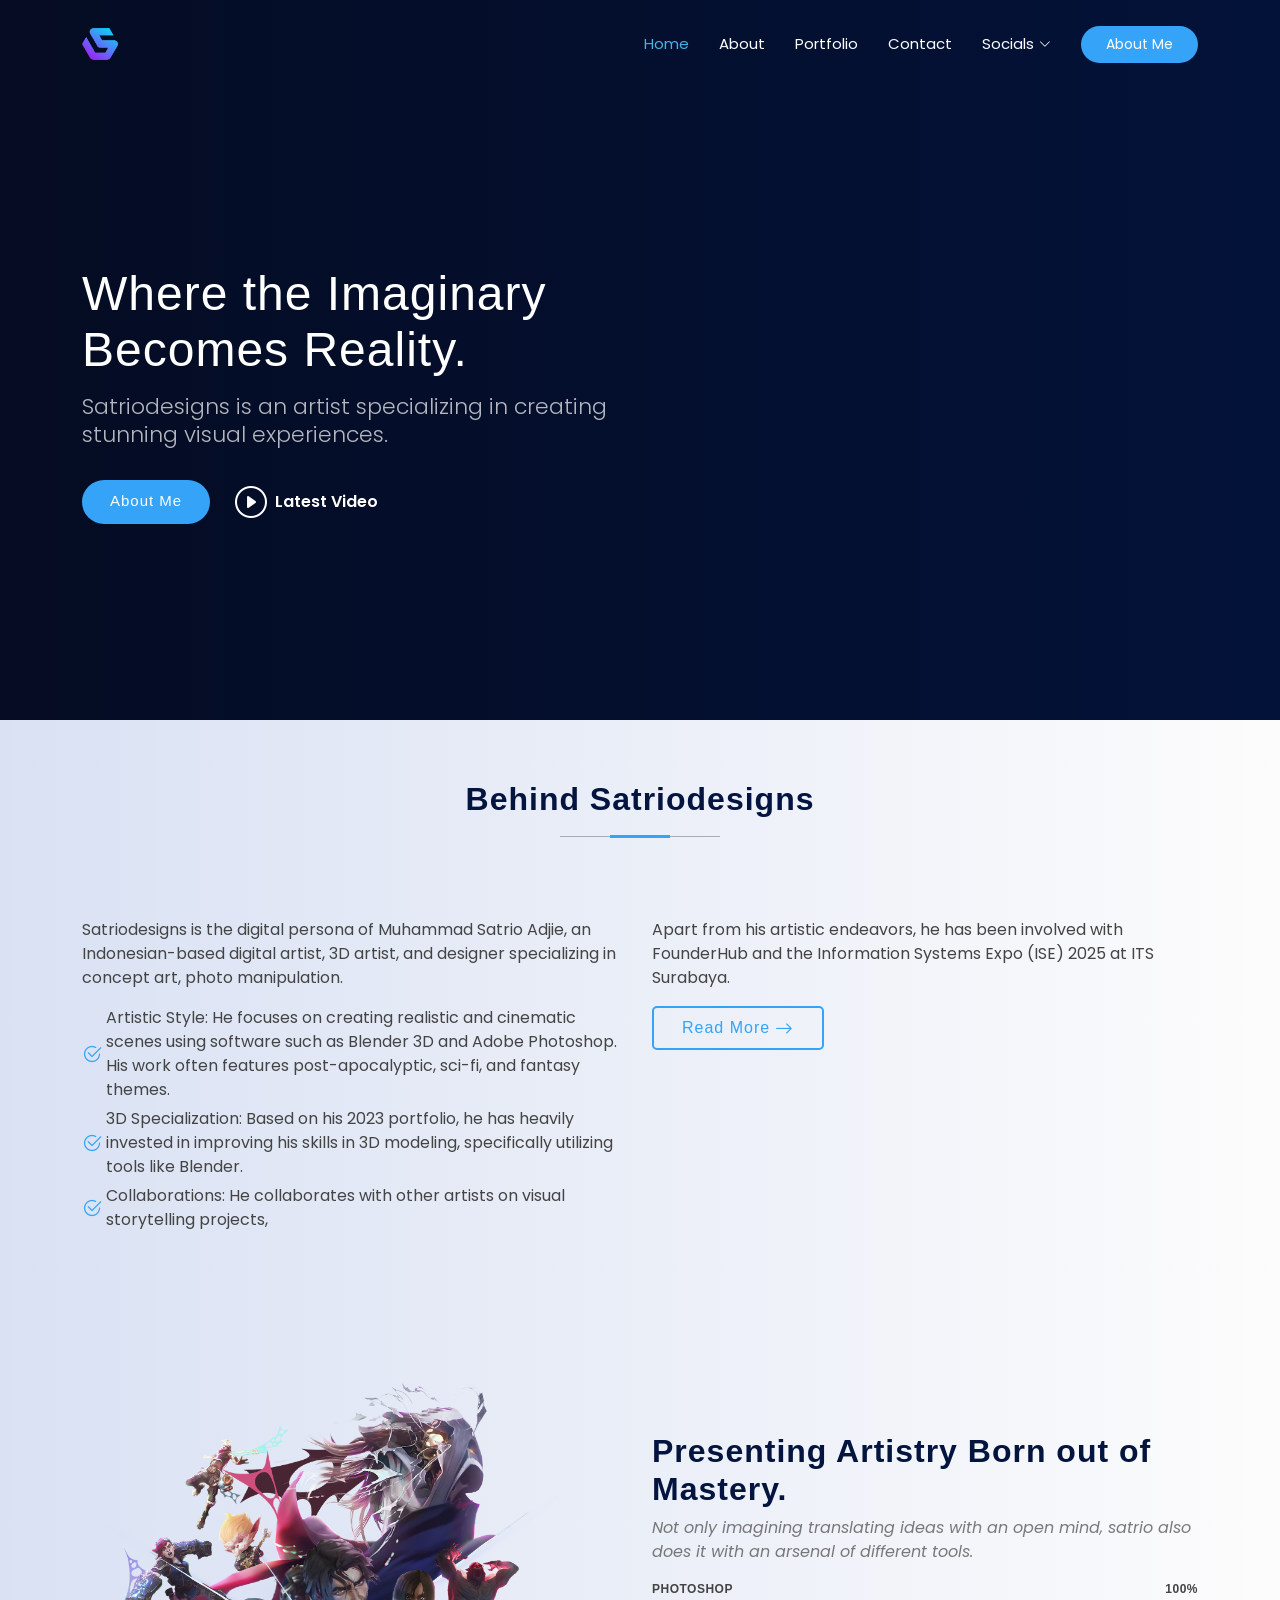
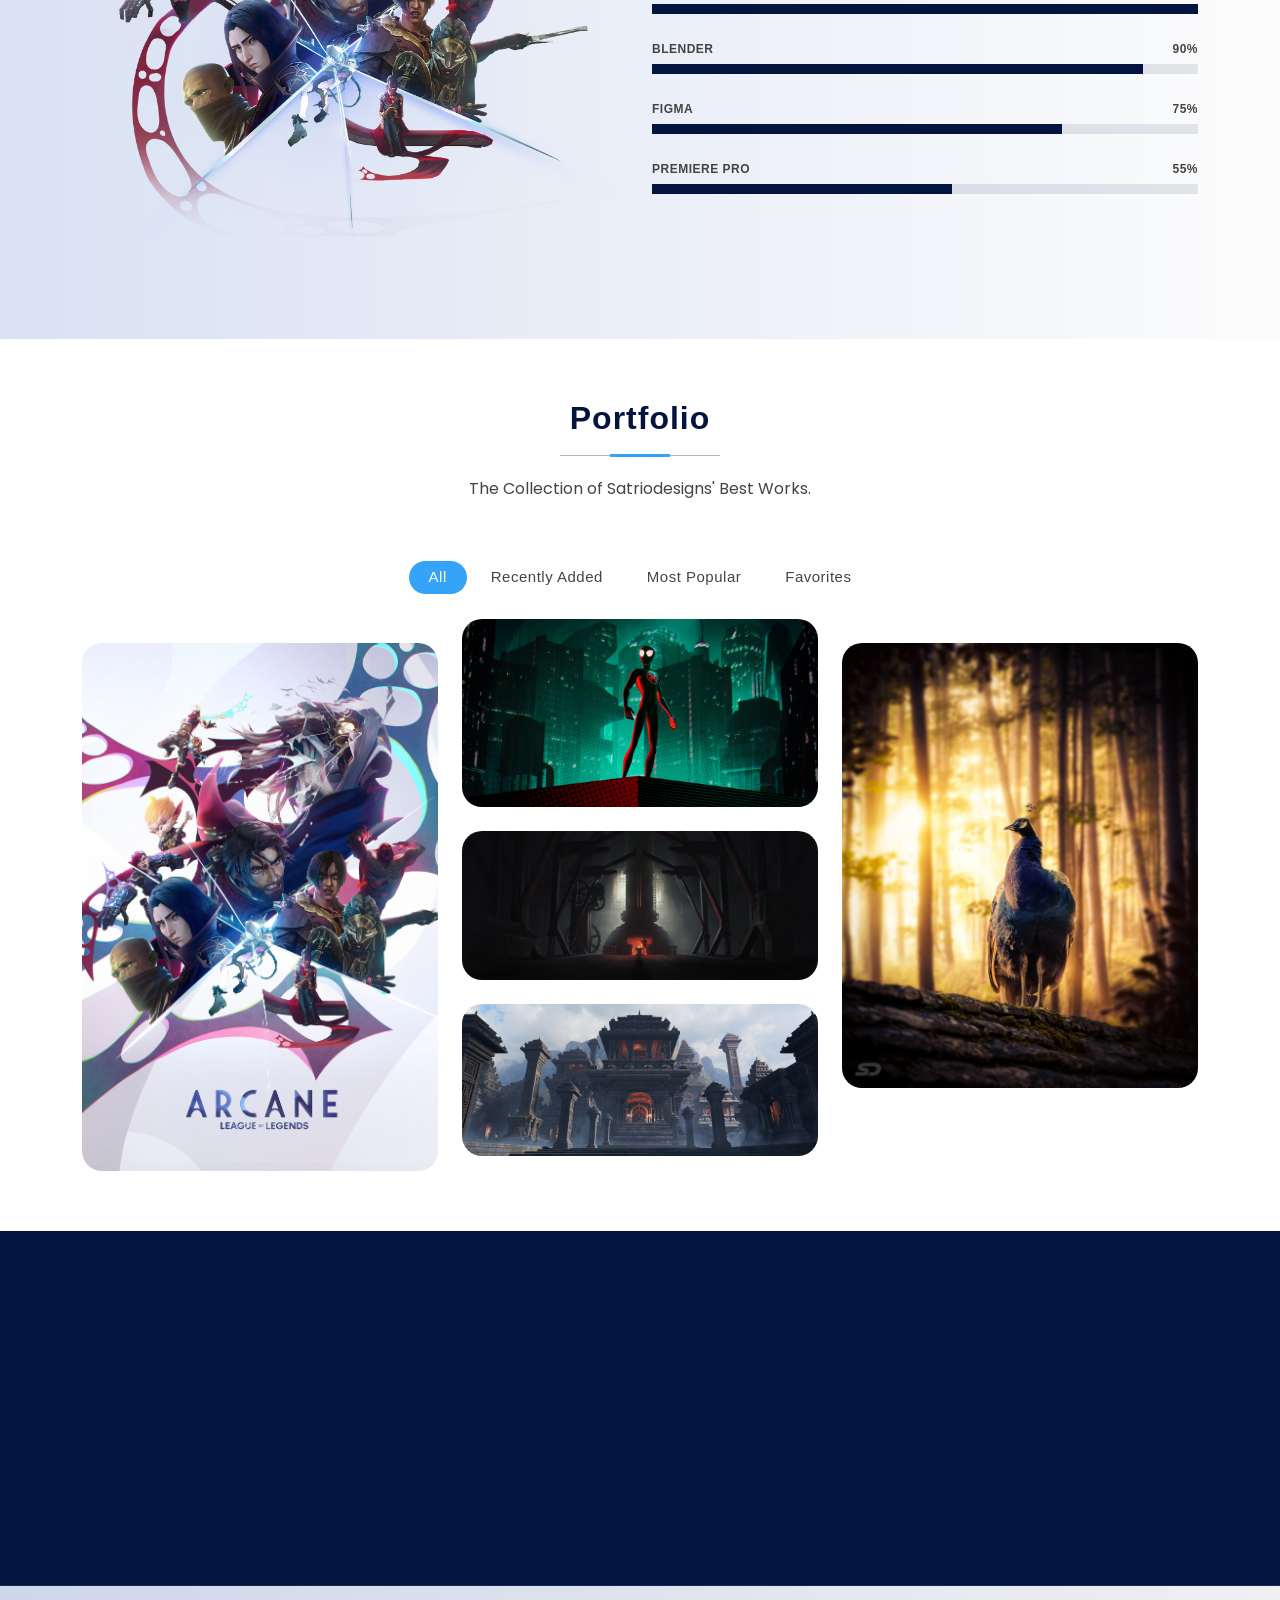
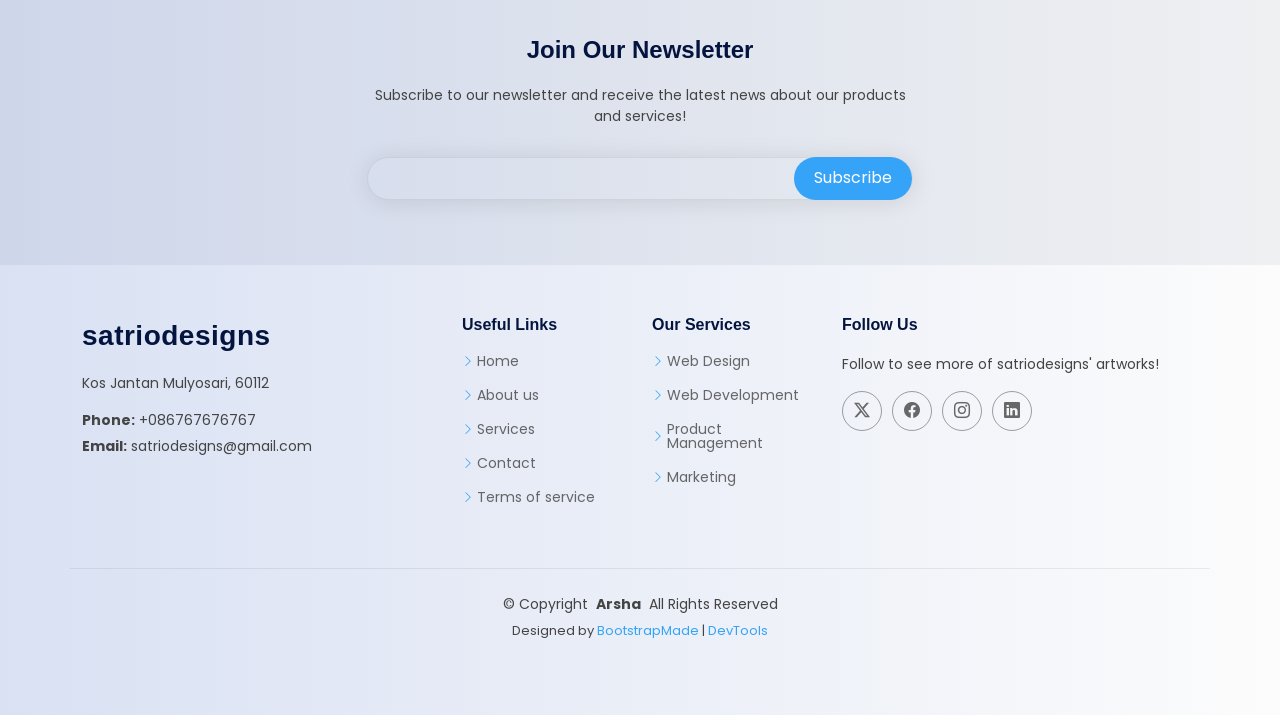
==== tugas_ets.html @ 53739100 "Tugas pra ETS" ====
<!DOCTYPE html>
<html lang="en">

<head>
  <meta charset="utf-8">
  <meta content="width=device-width, initial-scale=1.0" name="viewport">
  <title>Index - Arsha Bootstrap Template</title>
  <meta name="description" content="">
  <meta name="keywords" content="">

  <!-- Favicons -->
  <link href="assets/img/favicon.png" rel="icon">
  <link href="assets/img/apple-touch-icon.png" rel="apple-touch-icon">

  <!-- Fonts -->
  <link href="https://fonts.googleapis.com" rel="preconnect">
  <link href="https://fonts.gstatic.com" rel="preconnect" crossorigin>
  <link href="https://fonts.googleapis.com/css2?family=Open+Sans:ital,wght@0,300;0,400;0,500;0,600;0,700;0,800;1,300;1,400;1,500;1,600;1,700;1,800&family=Poppins:ital,wght@0,100;0,200;0,300;0,400;0,500;0,600;0,700;0,800;0,900;1,100;1,200;1,300;1,400;1,500;1,600;1,700;1,800;1,900&family=Jost:ital,wght@0,100;0,200;0,300;0,400;0,500;0,600;0,700;0,800;0,900;1,100;1,200;1,300;1,400;1,500;1,600;1,700;1,800;1,900&display=swap" rel="stylesheet">

  <!-- Vendor CSS Files -->
  <link href="assets/vendor/bootstrap/css/bootstrap.min.css" rel="stylesheet">
  <link href="assets/vendor/bootstrap-icons/bootstrap-icons.css" rel="stylesheet">
  <link href="assets/vendor/aos/aos.css" rel="stylesheet">
  <link href="assets/vendor/glightbox/css/glightbox.min.css" rel="stylesheet">
  <link href="assets/vendor/swiper/swiper-bundle.min.css" rel="stylesheet">

  <!-- Main CSS File -->
  <link href="assets/css/main.css" rel="stylesheet">

  <!-- =======================================================
  * Template Name: Arsha
  * Template URL: https://bootstrapmade.com/arsha-free-bootstrap-html-template-corporate/
  * Updated: Feb 22 2025 with Bootstrap v5.3.3
  * Author: BootstrapMade.com
  * License: https://bootstrapmade.com/license/
  ======================================================== -->
</head>

<body class="index-page">

  <header id="header" class="header d-flex align-items-center fixed-top">
    <div class="container-fluid container-xl position-relative d-flex align-items-center">

      <a href="index.html" class="logo d-flex align-items-center me-auto">
        <!-- Uncomment the line below if you also wish to use an image logo -->
        <img src="assets/img/Icon.png" alt="Satriodesigns">
      </a>

      <nav id="navmenu" class="navmenu">
        <ul>
          <li><a href="#hero" class="active">Home</a></li>
          <li><a href="#about">About</a></li>
          <li><a href="#portfolio">Portfolio</a></li>
          <li><a href="#call-to-action">Contact</a></li>
          <li class="dropdown"><a href="#"><span>Socials</span> <i class="bi bi-chevron-down toggle-dropdown"></i></a>
            <ul>
              <li><a href="https://www.instagram.com/satriodesigns/">Instagram</a></li>
              <li><a href="https://www.youtube.com/@satriodesigns">YouTube</a></li>
              <li><a href="https://www.behance.net/thesatriodesigns">Behance</a></li>
              <li><a href="https://www.artstation.com/satriodesigns">Artstation</a></li>
              <li><a href="https://twitter.com/satriodesigns">X</a></li>
            </ul>
          </li>
        </ul>
        <i class="mobile-nav-toggle d-xl-none bi bi-list"></i>
      </nav>

      <a class="btn-getstarted" href="#about">About Me</a>

    </div>
  </header>

  <main class="main">

    <!-- Hero Section -->
    <section id="hero" class="hero section dark-background"
    style="background-image: linear-gradient(to right,rgba(5, 10, 28, 0.8), rgba(0, 0, 0, 0.1)), url('assets/img/The\ Gateway.jpg'); background-size: cover; background-position: center;">

      <div class="container">
        <div class="row gy-4">
          <div class="col-lg-6 order-2 order-lg-1 d-flex flex-column justify-content-center" data-aos="zoom-out">
            <h1>Where the Imaginary Becomes Reality.</h1>
            <p>Satriodesigns is an artist specializing in creating stunning visual experiences.</p>
            <div class="d-flex">
              <a href="#about" class="btn-get-started">About Me</a>
              <a href="https://www.youtube.com/watch?v=t2wHGkGm8po" class="glightbox btn-watch-video d-flex align-items-center"><i class="bi bi-play-circle"></i><span>Latest Video</span></a>
            </div>
          </div>
        </div>
      </div>

    </section><!-- /Hero Section -->

    <!-- About Section -->
    <section id="about" class="about section" style = "background: linear-gradient(to right, #D9E1F3, #FCFCFC)">

      <!-- Section Title -->
      <div class="container section-title" data-aos="fade-up">
        <h2>Behind Satriodesigns</h2>
      </div><!-- End Section Title -->

      <div class="container">

        <div class="row gy-4">

          <div class="col-lg-6 content" data-aos="fade-up" data-aos-delay="100">
            <p>
              Satriodesigns is the digital persona of Muhammad Satrio Adjie, an Indonesian-based digital artist, 3D artist, and designer specializing in concept art, photo manipulation.
            </p>
            <ul>
              <li><i class="bi bi-check2-circle"></i> <span>Artistic Style: He focuses on creating realistic and cinematic scenes using software such as Blender 3D and Adobe Photoshop. His work often features post-apocalyptic, sci-fi, and fantasy themes.</span></li>
              <li><i class="bi bi-check2-circle"></i> <span>3D Specialization: Based on his 2023 portfolio, he has heavily invested in improving his skills in 3D modeling, specifically utilizing tools like Blender.</span></li>
              <li><i class="bi bi-check2-circle"></i> <span>Collaborations: He collaborates with other artists on visual storytelling projects,</span></li>
            </ul>
          </div>

          <div class="col-lg-6" data-aos="fade-up" data-aos-delay="200">
            <p>Apart from his artistic endeavors, he has been involved with FounderHub and the Information Systems Expo (ISE) 2025 at ITS Surabaya.</p>
            <a href="#" class="read-more"><span>Read More</span><i class="bi bi-arrow-right"></i></a>
          </div>

        </div>

      </div>

    </section><!-- /About Section -->

    <!-- Skills Section -->
    <section id="skills" class="skills section" style = "background: linear-gradient(to right, #D9E1F3, #FCFCFC)">

      <div class="container" data-aos="fade-up" data-aos-delay="100">

        <div class="row align-items-center">

          <div class="col-lg-6 d-flex align-items-center">
            <img src="assets/img/Project ArcaneComp2.png" class="img-fluid" alt="">
          </div>

          <div class="col-lg-6 pt-4 pt-lg-0 content">

            <h3>Presenting Artistry Born out of Mastery.</h3>
            <p class="fst-italic">
              Not only imagining translating ideas with an open mind, satrio also does it with an arsenal of different tools.
            </p>

            <div class="skills-content skills-animation">

              <div class="progress">
                <span class="skill"><span>Photoshop</span> <i class="val">100%</i></span>
                <div class="progress-bar-wrap">
                  <div class="progress-bar" role="progressbar" aria-valuenow="100" aria-valuemin="0" aria-valuemax="100"></div>
                </div>
              </div><!-- End Skills Item -->

              <div class="progress">
                <span class="skill"><span>Blender</span> <i class="val">90%</i></span>
                <div class="progress-bar-wrap">
                  <div class="progress-bar" role="progressbar" aria-valuenow="90" aria-valuemin="0" aria-valuemax="100"></div>
                </div>
              </div><!-- End Skills Item -->

              <div class="progress">
                <span class="skill"><span>Figma</span> <i class="val">75%</i></span>
                <div class="progress-bar-wrap">
                  <div class="progress-bar" role="progressbar" aria-valuenow="75" aria-valuemin="0" aria-valuemax="100"></div>
                </div>
              </div><!-- End Skills Item -->

              <div class="progress">
                <span class="skill"><span>Premiere Pro</span> <i class="val">55%</i></span>
                <div class="progress-bar-wrap">
                  <div class="progress-bar" role="progressbar" aria-valuenow="55" aria-valuemin="0" aria-valuemax="100"></div>
                </div>
              </div><!-- End Skills Item -->

            </div>

          </div>
        </div>

      </div>

    </section><!-- /Skills Section -->

    <!-- Portfolio Section -->
    <section id="portfolio" class="portfolio section">

      <!-- Section Title -->
      <div class="container section-title" data-aos="fade-up">
        <h2>Portfolio</h2>
        <p>The Collection of Satriodesigns' Best Works.</p>
      </div><!-- End Section Title -->

      <div class="container">

        <div class="isotope-layout" data-default-filter="*" data-layout="masonry" data-sort="original-order">

          <ul class="portfolio-filters isotope-filters" data-aos="fade-up" data-aos-delay="100">
            <li data-filter="*" class="filter-active">All</li>
            <li data-filter=".filter-app">Recently Added</li>
            <li data-filter=".filter-product">Most Popular</li>
            <li data-filter=".filter-branding">Favorites</li>
          </ul><!-- End Portfolio Filters -->

          <div class="row gy-4 isotope-container" data-aos="fade-up" data-aos-delay="200">

            <div class="col-lg-4 col-md-6 portfolio-item isotope-item filter-app">
              <img src="assets/img/portfolio/Cityscape.jpg" class="img-fluid" alt="">
              <div class="portfolio-info">
                <h4>The Cityscape</h4>
                <a href="assets/img/portfolio/Cityscape.jpg" title="The Cityscape" data-gallery="portfolio-gallery-app" class="glightbox preview-link"><i class="bi bi-zoom-in"></i></a>
                <a href="https://www.instagram.com/p/Cs8ssTOprrb/" title="More Details" class="details-link"><i class="bi bi-link-45deg"></i></a>
              </div>
            </div><!-- End Portfolio Item -->

            <div class="col-lg-4 col-md-6 portfolio-item isotope-item filter-product">
              <img src="assets/img/portfolio/Earth-42.jpg" class="img-fluid" alt="">
              <div class="portfolio-info">
                <h4>Earth-42</h4>
                <a href="assets/img/portfolio/Earth-42.jpg" title="Earth-42" data-gallery="portfolio-gallery-product" class="glightbox preview-link"><i class="bi bi-zoom-in"></i></a>
                <a href="https://www.instagram.com/p/CtWMkBxpnyO/?img_index=1" title="More Details" class="details-link"><i class="bi bi-link-45deg"></i></a>
              </div>
            </div><!-- End Portfolio Item -->

            <div class="col-lg-4 col-md-6 portfolio-item isotope-item filter-branding">
              <img src="assets/img/portfolio/Greek Projekt.jpg" class="img-fluid" alt="">
              <div class="portfolio-info">
                <h4>Greek Project</h4>
                <a href="assets/img/portfolio/Greek Projekt.jpg" title="Greek Project" data-gallery="portfolio-gallery-branding" class="glightbox preview-link"><i class="bi bi-zoom-in"></i></a>
                <a href="https://www.instagram.com/p/CqSm1Map2I_/?img_index=1" title="More Details" class="details-link"><i class="bi bi-link-45deg"></i></a>
              </div>
            </div><!-- End Portfolio Item -->

            <div class="col-lg-4 col-md-6 portfolio-item isotope-item filter-app">
              <img src="assets/img/portfolio/Project Arcane Portrait.jpg" class="img-fluid" alt="">
              <div class="portfolio-info">
                <h4>Project Arcane</h4>
                <a href="assets/img/portfolio/Project Arcane Portrait.jpg" title="Project Arcane" data-gallery="portfolio-gallery-app" class="glightbox preview-link"><i class="bi bi-zoom-in"></i></a>
                <a href="https://www.instagram.com/p/DFFk8fRyo6l/?img_index=1" title="More Details" class="details-link"><i class="bi bi-link-45deg"></i></a>
              </div>
            </div><!-- End Portfolio Item -->

            <div class="col-lg-4 col-md-6 portfolio-item isotope-item filter-product">
              <img src="assets/img/portfolio/Resting In The Woods.jpg" class="img-fluid" alt="">
              <div class="portfolio-info">
                <h4>Resting In The Woods</h4>
                <a href="assets/img/portfolio/Resting In The Woods.jpg" title="Resting In The Woods" data-gallery="portfolio-gallery-product" class="glightbox preview-link"><i class="bi bi-zoom-in"></i></a>
                <a href="https://www.instagram.com/p/CNbUsMxFtp6/?img_index=1" title="More Details" class="details-link"><i class="bi bi-link-45deg"></i></a>
              </div>
            </div><!-- End Portfolio Item -->

            <div class="col-lg-4 col-md-6 portfolio-item isotope-item filter-branding">
              <img src="assets/img/portfolio/Talis' Factory.jpg" class="img-fluid" alt="">
              <div class="portfolio-info">
                <h4>Talis' Factory</h4>
                <p>Lorem ipsum, dolor sit</p>
                <a href="assets/img/portfolio/Talis' Factory.jpg" title="Talis' Factory" data-gallery="portfolio-gallery-branding" class="glightbox preview-link"><i class="bi bi-zoom-in"></i></a>
                <a href="https://www.instagram.com/p/C4nTmndpJen/?img_index=1" title="More Details" class="details-link"><i class="bi bi-link-45deg"></i></a>
              </div>
            </div><!-- End Portfolio Item -->

            <div class="col-lg-4 col-md-6 portfolio-item isotope-item filter-app">
              <img src="assets/img/portfolio/The Golden Era.jpg" class="img-fluid" alt="">
              <div class="portfolio-info">
                <h4>The Golden Era</h4>
                <p>Lorem ipsum, dolor sit</p>
                <a href="assets/img/portfolio/The Golden Era.jpg" title="The Golden Era" data-gallery="portfolio-gallery-app" class="glightbox preview-link"><i class="bi bi-zoom-in"></i></a>
                <a href="https://www.instagram.com/p/CwKruH_JVKS/?img_index=1" title="More Details" class="details-link"><i class="bi bi-link-45deg"></i></a>
              </div>
            </div><!-- End Portfolio Item -->

            <div class="col-lg-4 col-md-6 portfolio-item isotope-item filter-product">
              <img src="assets/img/portfolio/The Hideout.jpg" class="img-fluid" alt="">
              <div class="portfolio-info">
                <h4>The Hideout</h4>
                <p>Lorem ipsum, dolor sit</p>
                <a href="assets/img/portfolio/The Hideout.jpg" title="The Hideout" data-gallery="portfolio-gallery-product" class="glightbox preview-link"><i class="bi bi-zoom-in"></i></a>
                <a href="https://www.instagram.com/p/CUaEOlDpZyy/" title="More Details" class="details-link"><i class="bi bi-link-45deg"></i></a>
              </div>
            </div><!-- End Portfolio Item -->

            <div class="col-lg-4 col-md-6 portfolio-item isotope-item filter-branding">
              <img src="assets/img/portfolio/Underneath The Lights Vol.2.jpg" class="img-fluid" alt="">
              <div class="portfolio-info">
                <h4>Underneath The Lights Vol.2</h4>
                <p>Lorem ipsum, dolor sit</p>
                <a href="assets/img/portfolio/Underneath The Lights Vol.2.jpg" title="Underneath The Lights Vol.2" data-gallery="portfolio-gallery-branding" class="glightbox preview-link"><i class="bi bi-zoom-in"></i></a>
                <a href="https://www.instagram.com/p/C1HOo8XJwf-/?img_index=1" title="More Details" class="details-link"><i class="bi bi-link-45deg"></i></a>
              </div>
            </div><!-- End Portfolio Item -->

          </div><!-- End Portfolio Container -->

        </div>

      </div>

    </section><!-- /Portfolio Section -->

    <!-- Call To Action Section -->
    <section id="call-to-action" class="call-to-action section dark-background">

      <img src="assets/img/The Golden Era.jpg" alt="">

      <div class="container">

        <div class="row" data-aos="zoom-in" data-aos-delay="100">
          <div class="col-xl-9 text-center text-xl-start">
            <h3>Lets Establish your Brand's Potential through Immersive Visual.</h3>
            <p>Describe your needs, and we'll help you bring them to life.</p>
          </div>
          <div class="col-xl-3 cta-btn-container text-center">
            <a class="cta-btn align-middle" href="#">Contact Now</a>
          </div>
        </div>

      </div>

    </section><!-- /Call To Action Section -->

  </main>

  <footer id="footer" class="footer" style = "background: linear-gradient(to right, #D9E1F3, #FCFCFC)">

    <div class="footer-newsletter">
      <div class="container">
        <div class="row justify-content-center text-center">
          <div class="col-lg-6">
            <h4>Join Our Newsletter</h4>
            <p>Subscribe to our newsletter and receive the latest news about our products and services!</p>
            <form action="forms/newsletter.php" method="post" class="php-email-form">
              <div class="newsletter-form"><input type="email" name="email"><input type="submit" value="Subscribe"></div>
              <div class="loading">Loading</div>
              <div class="error-message"></div>
              <div class="sent-message">Your subscription request has been sent. Thank you!</div>
            </form>
          </div>
        </div>
      </div>
    </div>

    <div class="container footer-top">
      <div class="row gy-4">
        <div class="col-lg-4 col-md-6 footer-about">
          <a href="index.html" class="d-flex align-items-center">
            <span class="sitename">satriodesigns</span>
          </a>
          <div class="footer-contact pt-3">
            <p>Kos Jantan Mulyosari, 60112</p>
            <p class="mt-3"><strong>Phone:</strong> <span>+086767676767</span></p>
            <p><strong>Email:</strong> <span>satriodesigns@gmail.com</span></p>
          </div>
        </div>

        <div class="col-lg-2 col-md-3 footer-links">
          <h4>Useful Links</h4>
          <ul>
            <li><i class="bi bi-chevron-right"></i> <a href="#">Home</a></li>
            <li><i class="bi bi-chevron-right"></i> <a href="#">About us</a></li>
            <li><i class="bi bi-chevron-right"></i> <a href="#">Services</a></li>
            <li><i class="bi bi-chevron-right"></i> <a href="#">Contact</a></li>
            <li><i class="bi bi-chevron-right"></i> <a href="#">Terms of service</a></li>
          </ul>
        </div>

        <div class="col-lg-2 col-md-3 footer-links">
          <h4>Our Services</h4>
          <ul>
            <li><i class="bi bi-chevron-right"></i> <a href="#">Web Design</a></li>
            <li><i class="bi bi-chevron-right"></i> <a href="#">Web Development</a></li>
            <li><i class="bi bi-chevron-right"></i> <a href="#">Product Management</a></li>
            <li><i class="bi bi-chevron-right"></i> <a href="#">Marketing</a></li>
          </ul>
        </div>

        <div class="col-lg-4 col-md-12">
          <h4>Follow Us</h4>
          <p>Follow to see more of satriodesigns' artworks!</p>
          <div class="social-links d-flex">
            <a href="https://twitter.com/satriodesigns" target="_blank"><i class="bi bi-twitter-x"></i></a>
            <a href=""><i class="bi bi-facebook"></i></a>
            <a href="instagram.com/satriodesigns"><i class="bi bi-instagram"></i></a>
            <a href="http://linkedin.com/in/satjie"><i class="bi bi-linkedin"></i></a>
          </div>
        </div>

      </div>
    </div>

    <div class="container copyright text-center mt-4">
      <p>© <span>Copyright</span> <strong class="px-1 sitename">Arsha</strong> <span>All Rights Reserved</span></p>
      <div class="credits">
        <!-- All the links in the footer should remain intact. -->
        <!-- You can delete the links only if you've purchased the pro version. -->
        <!-- Licensing information: https://bootstrapmade.com/license/ -->
        <!-- Purchase the pro version with working PHP/AJAX contact form: [buy-url] -->
        Designed by <a href="https://bootstrapmade.com/">BootstrapMade</a> | <a href="https://bootstrapmade.com/tools/">DevTools</a>
      </div>
    </div>

  </footer>

  <!-- Scroll Top -->
  <a href="#" id="scroll-top" class="scroll-top d-flex align-items-center justify-content-center"><i class="bi bi-arrow-up-short"></i></a>

  <!-- Preloader -->
  <div id="preloader"></div>

  <!-- Vendor JS Files -->
  <script src="assets/vendor/bootstrap/js/bootstrap.bundle.min.js"></script>
  <script src="assets/vendor/php-email-form/validate.js"></script>
  <script src="assets/vendor/aos/aos.js"></script>
  <script src="assets/vendor/glightbox/js/glightbox.min.js"></script>
  <script src="assets/vendor/swiper/swiper-bundle.min.js"></script>
  <script src="assets/vendor/waypoints/noframework.waypoints.js"></script>
  <script src="assets/vendor/imagesloaded/imagesloaded.pkgd.min.js"></script>
  <script src="assets/vendor/isotope-layout/isotope.pkgd.min.js"></script>

  <!-- Main JS File -->
  <script src="assets/js/main.js"></script>

</body>

</html>
---- assets/css/main.css ----
/**
* Template Name: Arsha
* Template URL: https://bootstrapmade.com/arsha-free-bootstrap-html-template-corporate/
* Updated: Feb 22 2025 with Bootstrap v5.3.3
* Author: BootstrapMade.com
* License: https://bootstrapmade.com/license/
*/

/*--------------------------------------------------------------
# Font & Color Variables
# Help: https://bootstrapmade.com/color-system/
--------------------------------------------------------------*/
/* Fonts */
:root {
  --default-font: "Poppins",  system-ui, -apple-system, "Segoe UI", Roboto, "Helvetica Neue", Arial, "Noto Sans", "Liberation Sans", sans-serif, "Apple Color Emoji", "Segoe UI Emoji", "Segoe UI Symbol", "Noto Color Emoji";
  --heading-font: "Coolvetica",  sans-serif;
  --nav-font: "Poppins",  sans-serif;
}

/* Global Colors - The following color variables are used throughout the website. Updating them here will change the color scheme of the entire website */
:root { 
  --background-color: linear-gradient(135deg, #FCFCFC 100%, #D9E1F3 100%); /* Background color for the entire website, including individual sections */
  --default-color: #444444; /* Default color used for the majority of the text content across the entire website */
  --heading-color: #03143F; /* Color for headings, subheadings and title throughout the website */
  --accent-color: #35A3F8; /* Accent color that represents your brand on the website. It's used for buttons, links, and other elements that need to stand out */
  --surface-color: #ffffff; /* The surface color is used as a background of boxed elements within sections, such as cards, icon boxes, or other elements that require a visual separation from the global background. */
  --contrast-color: #ffffff; /* Contrast color for text, ensuring readability against backgrounds of accent, heading, or default colors. */
}

/* Nav Menu Colors - The following color variables are used specifically for the navigation menu. They are separate from the global colors to allow for more customization options */
:root {
  --nav-color: #ffffff;  /* The default color of the main navmenu links */
  --nav-hover-color: #47b2e4; /* Applied to main navmenu links when they are hovered over or active */
  --nav-mobile-background-color: #ffffff; /* Used as the background color for mobile navigation menu */
  --nav-dropdown-background-color: #ffffff; /* Used as the background color for dropdown items that appear when hovering over primary navigation items */
  --nav-dropdown-color: #444444; /* Used for navigation links of the dropdown items in the navigation menu. */
  --nav-dropdown-hover-color: #47b2e4; /* Similar to --nav-hover-color, this color is applied to dropdown navigation links when they are hovered over. */
}

/* Color Presets - These classes override global colors when applied to any section or element, providing reuse of the sam color scheme. */

.light-background {
  --background-color: #f5f6f8;
  --surface-color: #ffffff;
}

.dark-background {
  --background-color: #03143F;
  --default-color: #ffffff;
  --heading-color: #ffffff;
  --surface-color: #4668a2;
  --contrast-color: #ffffff;
}

/* Smooth scroll */
:root {
  scroll-behavior: smooth;
}

/*--------------------------------------------------------------
# General Styling & Shared Classes
--------------------------------------------------------------*/
body {
  color: var(--default-color);
  background-color: var(--background-color);
  font-family: var(--default-font);
}

a {
  color: var(--accent-color);
  text-decoration: none;
  transition: 0.3s;
}

a:hover {
  color: color-mix(in srgb, var(--accent-color), transparent 25%);
  text-decoration: none;
}

h1,
h2,
h3,
h4,
h5,
h6 {
  color: var(--heading-color);
  font-family: var(--heading-font);
}

/* PHP Email Form Messages
------------------------------*/
.php-email-form .error-message {
  display: none;
  background: #df1529;
  color: #ffffff;
  text-align: left;
  padding: 15px;
  margin-bottom: 24px;
  font-weight: 600;
}

.php-email-form .sent-message {
  display: none;
  color: #ffffff;
  background: #059652;
  text-align: center;
  padding: 15px;
  margin-bottom: 24px;
  font-weight: 600;
}

.php-email-form .loading {
  display: none;
  background: var(--surface-color);
  text-align: center;
  padding: 15px;
  margin-bottom: 24px;
}

.php-email-form .loading:before {
  content: "";
  display: inline-block;
  border-radius: 50%;
  width: 24px;
  height: 24px;
  margin: 0 10px -6px 0;
  border: 3px solid var(--accent-color);
  border-top-color: var(--surface-color);
  animation: php-email-form-loading 1s linear infinite;
}

@keyframes php-email-form-loading {
  0% {
    transform: rotate(0deg);
  }

  100% {
    transform: rotate(360deg);
  }
}

/*--------------------------------------------------------------
# Global Header
--------------------------------------------------------------*/
.header {
  --background-color: #09163F;
  --heading-color: #FDFEFE;
  color: var(--default-color);
  background-color: var(--background-color);
  padding: 15px 0;
  transition: all 0.5s;
  z-index: 997;
}

.header .logo {
  line-height: 1;
}

.header .logo img {
  max-height: 36px;
  margin-right: 8px;
}

.header .logo h1 {
  font-size: 30px;
  margin: 0;
  font-weight: 500;
  color: var(--heading-color);
  letter-spacing: 2px;
  text-transform: uppercase;
}

.header .btn-getstarted,
.header .btn-getstarted:focus {
  color: var(--contrast-color);
  background: var(--accent-color);
  font-size: 14px;
  padding: 8px 25px;
  margin: 0 0 0 30px;
  border-radius: 50px;
  transition: 0.3s;
}

.header .btn-getstarted:hover,
.header .btn-getstarted:focus:hover {
  color: var(--contrast-color);
  background: color-mix(in srgb, var(--accent-color), transparent 15%);
}

@media (max-width: 1200px) {
  .header .logo {
    order: 1;
  }

  .header .btn-getstarted {
    order: 2;
    margin: 0 15px 0 0;
    padding: 6px 15px;
  }

  .header .navmenu {
    order: 3;
  }
}

/* Index Page Header
------------------------------*/
.index-page .header {
  --background-color: rgba(255, 255, 255, 0);
  --heading-color: #FDFEFE;
  --nav-color: #FDFEFE;
}

/* Index Page Header on Scroll
------------------------------*/
.index-page.scrolled .header {
  --background-color: rgba(40, 58, 90, 0.9);
}

/*--------------------------------------------------------------
# Navigation Menu
--------------------------------------------------------------*/
/* Desktop Navigation */
@media (min-width: 1200px) {
  .navmenu {
    padding: 0;
  }

  .navmenu ul {
    margin: 0;
    padding: 0;
    display: flex;
    list-style: none;
    align-items: center;
  }

  .navmenu li {
    position: relative;
  }

  .navmenu a,
  .navmenu a:focus {
    color: var(--nav-color);
    padding: 18px 15px;
    font-size: 15px;
    font-family: var(--nav-font);
    font-weight: 400;
    display: flex;
    align-items: center;
    justify-content: space-between;
    white-space: nowrap;
    transition: 0.3s;
  }

  .navmenu a i,
  .navmenu a:focus i {
    font-size: 12px;
    line-height: 0;
    margin-left: 5px;
    transition: 0.3s;
  }

  .navmenu li:last-child a {
    padding-right: 0;
  }

  .navmenu li:hover>a,
  .navmenu .active,
  .navmenu .active:focus {
    color: var(--nav-hover-color);
  }

  .navmenu .dropdown ul {
    margin: 0;
    padding: 10px 0;
    background: var(--nav-dropdown-background-color);
    display: block;
    position: absolute;
    visibility: hidden;
    left: 14px;
    top: 130%;
    opacity: 0;
    transition: 0.3s;
    border-radius: 4px;
    z-index: 99;
    box-shadow: 0px 0px 30px rgba(0, 0, 0, 0.1);
  }

  .navmenu .dropdown ul li {
    min-width: 200px;
  }

  .navmenu .dropdown ul a {
    padding: 10px 20px;
    font-size: 15px;
    text-transform: none;
    color: var(--nav-dropdown-color);
  }

  .navmenu .dropdown ul a i {
    font-size: 12px;
  }

  .navmenu .dropdown ul a:hover,
  .navmenu .dropdown ul .active:hover,
  .navmenu .dropdown ul li:hover>a {
    color: var(--nav-dropdown-hover-color);
  }

  .navmenu .dropdown:hover>ul {
    opacity: 1;
    top: 100%;
    visibility: visible;
  }

  .navmenu .dropdown .dropdown ul {
    top: 0;
    left: -90%;
    visibility: hidden;
  }

  .navmenu .dropdown .dropdown:hover>ul {
    opacity: 1;
    top: 0;
    left: -100%;
    visibility: visible;
  }

  .navmenu .megamenu {
    position: static;
  }

  .navmenu .megamenu ul {
    margin: 0;
    padding: 10px;
    background: var(--nav-dropdown-background-color);
    box-shadow: 0px 0px 20px rgba(0, 0, 0, 0.1);
    position: absolute;
    top: 130%;
    left: 0;
    right: 0;
    visibility: hidden;
    opacity: 0;
    display: flex;
    transition: 0.3s;
    border-radius: 4px;
    z-index: 99;
  }

  .navmenu .megamenu ul li {
    flex: 1;
  }

  .navmenu .megamenu ul li a,
  .navmenu .megamenu ul li:hover>a {
    padding: 10px 20px;
    font-size: 15px;
    color: var(--nav-dropdown-color);
  }

  .navmenu .megamenu ul li a:hover,
  .navmenu .megamenu ul li .active,
  .navmenu .megamenu ul li .active:hover {
    color: var(--nav-dropdown-hover-color);
  }

  .navmenu .megamenu:hover>ul {
    opacity: 1;
    top: 100%;
    visibility: visible;
  }

  .navmenu .dd-box-shadow {
    box-shadow: 0px 0px 30px rgba(0, 0, 0, 0.1);
  }
}

/* Mobile Navigation */
@media (max-width: 1199px) {
  .mobile-nav-toggle {
    color: var(--nav-color);
    font-size: 28px;
    line-height: 0;
    margin-right: 10px;
    cursor: pointer;
    transition: color 0.3s;
  }

  .navmenu {
    padding: 0;
    z-index: 9997;
  }

  .navmenu ul {
    display: none;
    list-style: none;
    position: absolute;
    inset: 60px 20px 20px 20px;
    padding: 10px 0;
    margin: 0;
    border-radius: 6px;
    background-color: var(--nav-mobile-background-color);
    overflow-y: auto;
    transition: 0.3s;
    z-index: 9998;
    box-shadow: 0px 0px 30px rgba(0, 0, 0, 0.1);
  }

  .navmenu a,
  .navmenu a:focus {
    color: var(--nav-dropdown-color);
    padding: 10px 20px;
    font-family: var(--nav-font);
    font-size: 17px;
    font-weight: 500;
    display: flex;
    align-items: center;
    justify-content: space-between;
    white-space: nowrap;
    transition: 0.3s;
  }

  .navmenu a i,
  .navmenu a:focus i {
    font-size: 12px;
    line-height: 0;
    margin-left: 5px;
    width: 30px;
    height: 30px;
    display: flex;
    align-items: center;
    justify-content: center;
    border-radius: 50%;
    transition: 0.3s;
    background-color: color-mix(in srgb, var(--accent-color), transparent 90%);
  }

  .navmenu a i:hover,
  .navmenu a:focus i:hover {
    background-color: var(--accent-color);
    color: var(--contrast-color);
  }

  .navmenu a:hover,
  .navmenu .active,
  .navmenu .active:focus {
    color: var(--nav-dropdown-hover-color);
  }

  .navmenu .active i,
  .navmenu .active:focus i {
    background-color: var(--accent-color);
    color: var(--contrast-color);
    transform: rotate(180deg);
  }

  .navmenu .dropdown ul {
    position: static;
    display: none;
    z-index: 99;
    padding: 10px 0;
    margin: 10px 20px;
    background-color: var(--nav-dropdown-background-color);
    border: 1px solid color-mix(in srgb, var(--default-color), transparent 90%);
    box-shadow: none;
    transition: all 0.5s ease-in-out;
  }

  .navmenu .dropdown ul ul {
    background-color: rgba(33, 37, 41, 0.1);
  }

  .navmenu .dropdown>.dropdown-active {
    display: block;
    background-color: rgba(33, 37, 41, 0.03);
  }

  .mobile-nav-active {
    overflow: hidden;
  }

  .mobile-nav-active .mobile-nav-toggle {
    color: #fff;
    position: absolute;
    font-size: 32px;
    top: 15px;
    right: 15px;
    margin-right: 0;
    z-index: 9999;
  }

  .mobile-nav-active .navmenu {
    position: fixed;
    overflow: hidden;
    inset: 0;
    background: rgba(33, 37, 41, 0.8);
    transition: 0.3s;
  }

  .mobile-nav-active .navmenu>ul {
    display: block;
  }
}

/*--------------------------------------------------------------
# Global Footer
--------------------------------------------------------------*/
.footer {
  color: var(--default-color);
  background-color: var(--background-color);
  font-size: 14px;
  padding-bottom: 50px;
  position: relative;
}

.footer .footer-newsletter {
  background-color: color-mix(in srgb, var(--heading-color), transparent 95%);
  padding: 50px 0;
}

.footer .footer-newsletter h4 {
  font-size: 24px;
}

.footer .footer-newsletter .newsletter-form {
  margin-top: 30px;
  margin-bottom: 15px;
  padding: 6px 8px;
  position: relative;
  background-color: color-mix(in srgb, var(--background-color), transparent 50%);
  border: 1px solid color-mix(in srgb, var(--default-color), transparent 90%);
  box-shadow: 0px 2px 25px rgba(0, 0, 0, 0.1);
  display: flex;
  transition: 0.3s;
  border-radius: 50px;
}

.footer .footer-newsletter .newsletter-form:focus-within {
  border-color: var(--accent-color);
}

.footer .footer-newsletter .newsletter-form input[type=email] {
  border: 0;
  padding: 4px;
  width: 100%;
  background-color: color-mix(in srgb, var(--background-color), transparent 50%);
  color: var(--default-color);
}

.footer .footer-newsletter .newsletter-form input[type=email]:focus-visible {
  outline: none;
}

.footer .footer-newsletter .newsletter-form input[type=submit] {
  border: 0;
  font-size: 16px;
  padding: 0 20px;
  margin: -7px -8px -7px 0;
  background: var(--accent-color);
  color: var(--contrast-color);
  transition: 0.3s;
  border-radius: 50px;
}

.footer .footer-newsletter .newsletter-form input[type=submit]:hover {
  background: color-mix(in srgb, var(--accent-color), transparent 20%);
}

.footer .footer-top {
  padding-top: 50px;
}

.footer .social-links a {
  display: flex;
  align-items: center;
  justify-content: center;
  width: 40px;
  height: 40px;
  border-radius: 50%;
  border: 1px solid color-mix(in srgb, var(--default-color), transparent 50%);
  font-size: 16px;
  color: color-mix(in srgb, var(--default-color), transparent 20%);
  margin-right: 10px;
  transition: 0.3s;
}

.footer .social-links a:hover {
  color: var(--accent-color);
  border-color: var(--accent-color);
}

.footer h4 {
  font-size: 16px;
  font-weight: bold;
  position: relative;
  padding-bottom: 12px;
}

.footer .footer-links {
  margin-bottom: 30px;
}

.footer .footer-links ul {
  list-style: none;
  padding: 0;
  margin: 0;
}

.footer .footer-links ul i {
  margin-right: 3px;
  font-size: 12px;
  line-height: 0;
  color: var(--accent-color);
}

.footer .footer-links ul li {
  padding: 10px 0;
  display: flex;
  align-items: center;
}

.footer .footer-links ul li:first-child {
  padding-top: 0;
}

.footer .footer-links ul a {
  display: inline-block;
  color: color-mix(in srgb, var(--default-color), transparent 20%);
  line-height: 1;
}

.footer .footer-links ul a:hover {
  color: var(--accent-color);
}

.footer .footer-about a {
  color: var(--heading-color);
  font-size: 28px;
  font-weight: 600;
  letter-spacing: 0.5px;
  font-family: var(--heading-font);
}

.footer .footer-contact p {
  margin-bottom: 5px;
}

.footer .copyright {
  padding-top: 25px;
  padding-bottom: 25px;
  border-top: 1px solid color-mix(in srgb, var(--default-color), transparent 90%);
}

.footer .copyright p {
  margin-bottom: 0;
}

.footer .credits {
  margin-top: 6px;
  font-size: 13px;
}

/*--------------------------------------------------------------
# Preloader
--------------------------------------------------------------*/
#preloader {
  position: fixed;
  inset: 0;
  z-index: 999999;
  overflow: hidden;
  background: var(--background-color);
  transition: all 0.6s ease-out;
}

#preloader:before {
  content: "";
  position: fixed;
  top: calc(50% - 30px);
  left: calc(50% - 30px);
  border: 6px solid #ffffff;
  border-color: var(--accent-color) transparent var(--accent-color) transparent;
  border-radius: 50%;
  width: 60px;
  height: 60px;
  animation: animate-preloader 1.5s linear infinite;
}

@keyframes animate-preloader {
  0% {
    transform: rotate(0deg);
  }

  100% {
    transform: rotate(360deg);
  }
}

/*--------------------------------------------------------------
# Scroll Top Button
--------------------------------------------------------------*/
.scroll-top {
  position: fixed;
  visibility: hidden;
  opacity: 0;
  right: 15px;
  bottom: -15px;
  z-index: 99999;
  background-color: var(--accent-color);
  width: 44px;
  height: 44px;
  border-radius: 50px;
  transition: all 0.4s;
}

.scroll-top i {
  font-size: 24px;
  color: var(--contrast-color);
  line-height: 0;
}

.scroll-top:hover {
  background-color: color-mix(in srgb, var(--accent-color), transparent 20%);
  color: var(--contrast-color);
}

.scroll-top.active {
  visibility: visible;
  opacity: 1;
  bottom: 15px;
}

/*--------------------------------------------------------------
# Disable aos animation delay on mobile devices
--------------------------------------------------------------*/
@media screen and (max-width: 768px) {
  [data-aos-delay] {
    transition-delay: 0 !important;
  }
}

/*--------------------------------------------------------------
# Global Page Titles & Breadcrumbs
--------------------------------------------------------------*/
.page-title {
  --background-color: color-mix(in srgb, var(--default-color), transparent 96%);
  color: var(--default-color);
  background-color: var(--background-color);
  padding: 20px 0;
  position: relative;
}

.page-title h1 {
  font-size: 28px;
  font-weight: 700;
  margin: 0;
}

.page-title .breadcrumbs ol {
  display: flex;
  flex-wrap: wrap;
  list-style: none;
  padding: 0 0 10px 0;
  margin: 0;
  font-size: 14px;
}

.page-title .breadcrumbs ol li+li {
  padding-left: 10px;
}

.page-title .breadcrumbs ol li+li::before {
  content: "/";
  display: inline-block;
  padding-right: 10px;
  color: color-mix(in srgb, var(--default-color), transparent 70%);
}

/*--------------------------------------------------------------
# Global Sections
--------------------------------------------------------------*/
section,
.section {
  color: var(--default-color);
  background-color: var(--background-color);
  padding: 60px 0;
  scroll-margin-top: 88px;
  overflow: clip;
}

@media (max-width: 1199px) {

  section,
  .section {
    scroll-margin-top: 66px;
  }
}

/*--------------------------------------------------------------
# Global Section Titles
--------------------------------------------------------------*/
.section-title {
  text-align: center;
  padding-bottom: 60px;
  position: relative;
}

.section-title h2 {
  font-size: 32px;
  letter-spacing: 1px;
  font-weight: 700;
  margin-bottom: 20px;
  padding-bottom: 20px;
  position: relative;
}

.section-title h2:before {
  content: "";
  position: absolute;
  display: block;
  width: 160px;
  height: 1px;
  background: color-mix(in srgb, var(--default-color), transparent 60%);
  left: 0;
  right: 0;
  bottom: 1px;
  margin: auto;
}

.section-title h2::after {
  content: "";
  position: absolute;
  display: block;
  width: 60px;
  height: 3px;
  background: var(--accent-color);
  left: 0;
  right: 0;
  bottom: 0;
  margin: auto;
}

.section-title p {
  margin-bottom: 0;
}

/*--------------------------------------------------------------
# Hero Section
--------------------------------------------------------------*/
.hero {
  width: 100%;
  min-height: 80vh;
  position: relative;
  padding: 120px 0 60px 0;
  display: flex;
  align-items: center;
}

.hero h1 {
  margin: 10px 0 10px 0;
  letter-spacing: 1px;
  font-size: 48px;
  font-weight: 500;
  line-height: 56px;
}

.hero p {
  color: color-mix(in srgb, var(--default-color), transparent 30%);
  margin: 5px 0 30px 0;
  font-size: 22px;
  line-height: 1.3;
  font-weight: 300;
}

.hero .btn-get-started {
  color: var(--contrast-color);
  background: var(--accent-color);
  font-family: var(--heading-font);
  font-weight: 500;
  font-size: 15px;
  letter-spacing: 1px;
  display: inline-block;
  padding: 10px 28px 12px 28px;
  border-radius: 50px;
  transition: 0.5s;
}

.hero .btn-get-started:hover {
  color: var(--contrast-color);
  background: color-mix(in srgb, var(--accent-color), transparent 15%);
}

.hero .btn-watch-video {
  font-size: 16px;
  transition: 0.5s;
  margin-left: 25px;
  color: var(--default-color);
  font-weight: 600;
}

.hero .btn-watch-video i {
  color: var(--contrast-color);
  font-size: 32px;
  transition: 0.3s;
  line-height: 0;
  margin-right: 8px;
}

.hero .btn-watch-video:hover {
  color: var(--accent-color);
}

.hero .btn-watch-video:hover i {
  color: color-mix(in srgb, var(--accent-color), transparent 15%);
}

.hero .animated {
  animation: up-down 2s ease-in-out infinite alternate-reverse both;
}

@media (max-width: 640px) {
  .hero h1 {
    font-size: 28px;
    line-height: 36px;
  }

  .hero p {
    font-size: 18px;
    line-height: 24px;
    margin-bottom: 30px;
  }

  .hero .btn-get-started,
  .hero .btn-watch-video {
    font-size: 13px;
  }
}

@keyframes up-down {
  0% {
    transform: translateY(10px);
  }

  100% {
    transform: translateY(-10px);
  }
}

/*--------------------------------------------------------------
# Clients Section
--------------------------------------------------------------*/
.clients {
  padding: 12px 0;
}

.clients .swiper {
  padding: 10px 0;
}

.clients .swiper-wrapper {
  height: auto;
}

.clients .swiper-slide img {
  transition: 0.3s;
  padding: 0 10px;
}

.clients .swiper-slide img:hover {
  transform: scale(1.1);
}

/*--------------------------------------------------------------
# About Section
--------------------------------------------------------------*/
.about ul {
  list-style: none;
  padding: 0;
}

.about ul li {
  padding-bottom: 5px;
  display: flex;
  align-items: center;
}

.about ul i {
  font-size: 20px;
  padding-right: 4px;
  color: var(--accent-color);
}

.about .read-more {
  color: var(--accent-color);
  font-family: var(--heading-font);
  font-weight: 500;
  font-size: 16px;
  letter-spacing: 1px;
  padding: 8px 28px;
  border-radius: 5px;
  transition: 0.3s;
  display: inline-flex;
  align-items: center;
  justify-content: center;
  border: 2px solid var(--accent-color);
}

.about .read-more i {
  font-size: 18px;
  margin-left: 5px;
  line-height: 0;
  transition: 0.3s;
}

.about .read-more:hover {
  background: var(--accent-color);
  color: var(--contrast-color);
}

.about .read-more:hover i {
  transform: translate(5px, 0);
}

/*--------------------------------------------------------------
# Why Us Section
--------------------------------------------------------------*/
.why-us {
  padding: 30px 0;
}

.why-us .content h3 {
  font-weight: 400;
  font-size: 34px;
}

.why-us .content p {
  color: color-mix(in srgb, var(--default-color), transparent 30%);
}

.why-us .faq-container .faq-item {
  background-color: var(--surface-color);
  position: relative;
  padding: 20px;
  margin-bottom: 20px;
  box-shadow: 0px 5px 25px 0px rgba(0, 0, 0, 0.1);
  overflow: hidden;
}

.why-us .faq-container .faq-item:last-child {
  margin-bottom: 0;
}

.why-us .faq-container .faq-item h3 {
  font-weight: 500;
  font-size: 17px;
  line-height: 24px;
  margin: 0 30px 0 0;
  transition: 0.3s;
  cursor: pointer;
}

.why-us .faq-container .faq-item h3 span {
  color: var(--accent-color);
  padding-right: 5px;
  font-weight: 600;
}

.why-us .faq-container .faq-item h3:hover {
  color: var(--accent-color);
}

.why-us .faq-container .faq-item .faq-content {
  display: grid;
  grid-template-rows: 0fr;
  transition: 0.3s ease-in-out;
  visibility: hidden;
  opacity: 0;
}

.why-us .faq-container .faq-item .faq-content p {
  margin-bottom: 0;
  overflow: hidden;
}

.why-us .faq-container .faq-item .faq-icon {
  position: absolute;
  top: 22px;
  left: 20px;
  font-size: 22px;
  line-height: 0;
  transition: 0.3s;
  color: var(--accent-color);
}

.why-us .faq-container .faq-item .faq-toggle {
  position: absolute;
  top: 20px;
  right: 20px;
  font-size: 16px;
  line-height: 0;
  transition: 0.3s;
  cursor: pointer;
}

.why-us .faq-container .faq-item .faq-toggle:hover {
  color: var(--accent-color);
}

.why-us .faq-container .faq-active h3 {
  color: var(--accent-color);
}

.why-us .faq-container .faq-active .faq-content {
  grid-template-rows: 1fr;
  visibility: visible;
  opacity: 1;
  padding-top: 10px;
}

.why-us .faq-container .faq-active .faq-toggle {
  transform: rotate(90deg);
  color: var(--accent-color);
}

.why-us .why-us-img {
  display: flex;
  align-items: center;
  justify-content: center;
}

.why-us .why-us-img img {
  max-height: 70%;
}

/*--------------------------------------------------------------
# Skills Section
--------------------------------------------------------------*/
.skills .content h3 {
  font-size: 2rem;
  letter-spacing: 1px;
  font-weight: 700;
}

.skills .content p {
  color: color-mix(in srgb, var(--default-color), transparent 30%);
}

.skills .content p:last-child {
  margin-bottom: 0;
}

.skills .content ul {
  list-style: none;
  padding: 0;
}

.skills .content ul li {
  padding-bottom: 10px;
}

.skills .progress {
  height: 60px;
  display: block;
  background: none;
  border-radius: 0;
}

.skills .progress .skill {
  color: var(--default-color);
  padding: 0;
  margin: 0 0 6px 0;
  text-transform: uppercase;
  display: block;
  font-weight: 600;
  letter-spacing: 0.5px;
  font-family: var(--heading-font);
}

.skills .progress .skill .val {
  float: right;
  font-style: normal;
}

.skills .progress-bar-wrap {
  background: color-mix(in srgb, var(--heading-color), transparent 90%);
  height: 10px;
}

.skills .progress-bar {
  width: 1px;
  height: 10px;
  transition: 0.9s;
  background-color: var(--heading-color);
}

/*--------------------------------------------------------------
# Services Section
--------------------------------------------------------------*/
.services .service-item {
  background-color: var(--surface-color);
  box-shadow: 0px 5px 90px 0px rgba(0, 0, 0, 0.1);
  padding: 50px 30px;
  transition: all ease-in-out 0.4s;
  height: 100%;
}

.services .service-item .icon {
  margin-bottom: 10px;
}

.services .service-item .icon i {
  color: var(--accent-color);
  font-size: 36px;
  transition: 0.3s;
}

.services .service-item h4 {
  font-weight: 700;
  margin-bottom: 15px;
  font-size: 20px;
}

.services .service-item h4 a {
  color: var(--heading-color);
  transition: ease-in-out 0.3s;
}

.services .service-item p {
  line-height: 24px;
  font-size: 14px;
  margin-bottom: 0;
}

.services .service-item:hover {
  transform: translateY(-10px);
}

.services .service-item:hover h4 a {
  color: var(--accent-color);
}

/*--------------------------------------------------------------
# Work Process Section
--------------------------------------------------------------*/
.work-process .steps-item {
  background: var(--surface-color);
  border-radius: 20px;
  height: 100%;
  transition: all 0.3s ease-in-out;
  box-shadow: 0 5px 20px color-mix(in srgb, var(--default-color), transparent 92%);
}

.work-process .steps-item .steps-image {
  border-radius: 20px 20px 0 0;
  overflow: hidden;
}

.work-process .steps-item:hover {
  transform: translateY(-10px);
  box-shadow: 0 15px 30px color-mix(in srgb, var(--accent-color), transparent 85%);
}

.work-process .steps-item:hover .steps-number {
  background: var(--accent-color);
  color: var(--contrast-color);
}

.work-process .steps-item:hover .steps-image img {
  transform: scale(1.1);
}

.work-process .steps-image {
  position: relative;
  height: 280px;
}

.work-process .steps-image img {
  width: 100%;
  height: 100%;
  object-fit: cover;
  transition: transform 0.6s ease;
}

.work-process .steps-content {
  position: relative;
  padding: 40px 30px 30px;
}

.work-process .steps-content .steps-number {
  position: absolute;
  left: 30px;
  top: -30px;
  width: 60px;
  height: 60px;
  background: var(--accent-color);
  color: var(--contrast-color);
  border-radius: 50%;
  letter-spacing: 0.5px;
  font-family: var(--heading-font);
  font-size: 24px;
  font-weight: 700;
  display: flex;
  align-items: center;
  justify-content: center;
  transition: all 0.3s ease-in-out;
}

.work-process .steps-content h3 {
  font-size: 24px;
  font-weight: 700;
  margin-bottom: 15px;
}

.work-process .steps-content p {
  font-size: 15px;
  color: color-mix(in srgb, var(--default-color), transparent 20%);
  margin-bottom: 25px;
}

.work-process .steps-features .feature-item {
  display: flex;
  align-items: center;
  margin-bottom: 12px;
}

.work-process .steps-features .feature-item:last-child {
  margin-bottom: 0;
}

.work-process .steps-features .feature-item i {
  color: var(--accent-color);
  font-size: 18px;
  margin-right: 10px;
}

.work-process .steps-features .feature-item span {
  font-size: 14px;
  color: color-mix(in srgb, var(--default-color), transparent 15%);
}

@media (max-width: 1199px) {
  .work-process .steps-image {
    height: 240px;
  }

  .work-process .steps-content {
    padding: 35px 25px 25px;
  }

  .work-process .steps-content h3 {
    font-size: 22px;
  }
}

@media (max-width: 991px) {
  .work-process .steps-item {
    margin-bottom: 30px;
  }

  .work-process .steps-image {
    height: 220px;
  }

  .work-process .steps-content {
    padding: 30px 20px 20px;
  }

  .work-process .steps-content .steps-number {
    width: 50px;
    height: 50px;
    font-size: 20px;
    left: 25px;
    top: -25px;
  }

  .work-process .steps-content h3 {
    font-size: 20px;
    margin-bottom: 12px;
  }

  .work-process .steps-content p {
    font-size: 14px;
    margin-bottom: 20px;
  }
}

/*--------------------------------------------------------------
# Call To Action Section
--------------------------------------------------------------*/
.call-to-action {
  padding: 120px 0;
  position: relative;
  clip-path: inset(0);
}

.call-to-action img {
  position: fixed;
  top: 0;
  left: 0;
  display: block;
  width: 100%;
  height: 100%;
  object-fit: cover;
  z-index: 1;
}

.call-to-action:before {
  content: "";
  background: color-mix(in srgb, var(--background-color), transparent 35%);
  position: absolute;
  inset: 0;
  z-index: 2;
}

.call-to-action .container {
  position: relative;
  z-index: 3;
}

.call-to-action h3 {
  color: var(--default-color);
  font-size: 28px;
  font-weight: 700;
}

.call-to-action p {
  color: var(--default-color);
}

.call-to-action .cta-btn {
  font-family: var(--heading-font);
  font-weight: 500;
  font-size: 16px;
  letter-spacing: 1px;
  display: inline-block;
  padding: 12px 40px;
  border-radius: 50px;
  transition: 0.5s;
  margin: 10px;
  border: 2px solid var(--contrast-color);
  color: var(--contrast-color);
}

.call-to-action .cta-btn:hover {
  background: var(--accent-color);
  border: 2px solid var(--accent-color);
}

/*--------------------------------------------------------------
# Portfolio Section
--------------------------------------------------------------*/
.portfolio .portfolio-filters {
  padding: 0;
  margin: 0 auto 20px auto;
  list-style: none;
  text-align: center;
}

.portfolio .portfolio-filters li {
  cursor: pointer;
  display: inline-block;
  padding: 8px 20px 10px 20px;
  margin: 0;
  font-size: 15px;
  font-weight: 500;
  line-height: 1;
  margin-bottom: 5px;
  border-radius: 50px;
  transition: all 0.3s ease-in-out;
  font-family: var(--heading-font);
  letter-spacing: 0.5px;
}

.portfolio .portfolio-filters li:hover,
.portfolio .portfolio-filters li.filter-active {
  color: var(--contrast-color);
  background-color: var(--accent-color);
}

.portfolio .portfolio-filters li:first-child {
  margin-left: 0;
}

.portfolio .portfolio-filters li:last-child {
  margin-right: 0;
}

@media (max-width: 575px) {
  .portfolio .portfolio-filters li {
    font-size: 14px;
    margin: 0 0 10px 0;
  }
}

.portfolio .portfolio-item {
  position: relative;
  overflow: hidden;
}

.portfolio .portfolio-item .portfolio-info {
  opacity: 0;
  position: absolute;
  left: 12px;
  right: 12px;
  bottom: -100%;
  z-index: 3;
  transition: all ease-in-out 0.5s;
  background: color-mix(in srgb, var(--background-color), transparent 10%);
  padding: 15px;
}

.portfolio .portfolio-item .portfolio-info h4 {
  font-size: 18px;
  font-weight: 600;
  padding-right: 50px;
}

.portfolio .portfolio-item .portfolio-info p {
  color: color-mix(in srgb, var(--default-color), transparent 30%);
  font-size: 14px;
  margin-bottom: 0;
  padding-right: 50px;
}

.portfolio .portfolio-item .portfolio-info .preview-link,
.portfolio .portfolio-item .portfolio-info .details-link {
  position: absolute;
  right: 50px;
  font-size: 24px;
  top: calc(50% - 14px);
  color: color-mix(in srgb, var(--default-color), transparent 30%);
  transition: 0.3s;
  line-height: 0;
}

.portfolio .portfolio-item .portfolio-info .preview-link:hover,
.portfolio .portfolio-item .portfolio-info .details-link:hover {
  color: var(--accent-color);
}

.portfolio .portfolio-item .portfolio-info .details-link {
  right: 14px;
  font-size: 28px;
}

.portfolio .portfolio-item:hover .portfolio-info {
  opacity: 1;
  bottom: 0;
}

/*--------------------------------------------------------------
# Team Section
--------------------------------------------------------------*/
.team .team-member {
  background-color: var(--surface-color);
  box-shadow: 0px 2px 15px rgba(0, 0, 0, 0.1);
  position: relative;
  border-radius: 5px;
  transition: 0.5s;
  padding: 30px;
  height: 100%;
}

@media (max-width: 468px) {
  .team .team-member {
    flex-direction: column;
    justify-content: center !important;
    align-items: center !important;
  }
}

.team .team-member .pic {
  overflow: hidden;
  width: 150px;
  border-radius: 50%;
  flex-shrink: 0;
}

.team .team-member .pic img {
  transition: ease-in-out 0.3s;
}

.team .team-member:hover {
  transform: translateY(-10px);
}

.team .team-member .member-info {
  padding-left: 30px;
}

@media (max-width: 468px) {
  .team .team-member .member-info {
    padding: 30px 0 0 0;
    text-align: center;
  }
}

.team .team-member h4 {
  font-weight: 700;
  margin-bottom: 5px;
  font-size: 20px;
}

.team .team-member span {
  display: block;
  font-size: 15px;
  padding-bottom: 10px;
  position: relative;
  font-weight: 500;
}

.team .team-member span::after {
  content: "";
  position: absolute;
  display: block;
  width: 50px;
  height: 1px;
  background: color-mix(in srgb, var(--default-color), transparent 85%);
  bottom: 0;
  left: 0;
}

@media (max-width: 468px) {
  .team .team-member span::after {
    left: calc(50% - 25px);
  }
}

.team .team-member p {
  margin: 10px 0 0 0;
  font-size: 14px;
}

.team .team-member .social {
  margin-top: 12px;
  display: flex;
  align-items: center;
  justify-content: start;
  width: 100%;
}

@media (max-width: 468px) {
  .team .team-member .social {
    justify-content: center;
  }
}

.team .team-member .social a {
  background: color-mix(in srgb, var(--default-color), transparent 94%);
  transition: ease-in-out 0.3s;
  display: flex;
  align-items: center;
  justify-content: center;
  border-radius: 50px;
  width: 36px;
  height: 36px;
}

.team .team-member .social a i {
  color: color-mix(in srgb, var(--default-color), transparent 20%);
  font-size: 16px;
  margin: 0 2px;
}

.team .team-member .social a:hover {
  background: var(--accent-color);
}

.team .team-member .social a:hover i {
  color: var(--contrast-color);
}

.team .team-member .social a+a {
  margin-left: 8px;
}

/*--------------------------------------------------------------
# Pricing Section
--------------------------------------------------------------*/
.pricing .pricing-item {
  background-color: var(--surface-color);
  box-shadow: 0 3px 20px -2px rgba(0, 0, 0, 0.1);
  border-top: 4px solid var(--background-color);
  padding: 60px 40px;
  height: 100%;
  border-radius: 5px;
}

.pricing h3 {
  font-weight: 600;
  margin-bottom: 15px;
  font-size: 20px;
}

.pricing h4 {
  color: var(--accent-color);
  font-size: 48px;
  font-weight: 400;
  font-family: var(--heading-font);
  letter-spacing: 0.5px;
  margin-bottom: 0;
}

.pricing h4 sup {
  font-size: 28px;
}

.pricing h4 span {
  color: color-mix(in srgb, var(--default-color), transparent 50%);
  font-size: 18px;
}

.pricing ul {
  padding: 20px 0;
  list-style: none;
  color: color-mix(in srgb, var(--default-color), transparent 30%);
  text-align: left;
  line-height: 20px;
}

.pricing ul li {
  padding: 10px 0;
  display: flex;
  align-items: center;
}

.pricing ul i {
  color: #059652;
  font-size: 24px;
  padding-right: 3px;
}

.pricing ul .na {
  color: color-mix(in srgb, var(--default-color), transparent 60%);
}

.pricing ul .na i {
  color: color-mix(in srgb, var(--default-color), transparent 60%);
}

.pricing ul .na span {
  text-decoration: line-through;
}

.pricing .buy-btn {
  color: var(--accent-color);
  display: inline-block;
  padding: 8px 35px 10px 35px;
  border-radius: 50px;
  transition: none;
  font-size: 16px;
  font-weight: 500;
  font-family: var(--heading-font);
  letter-spacing: 0.5px;
  transition: 0.3s;
  border: 1px solid var(--accent-color);
}

.pricing .buy-btn:hover {
  background: var(--accent-color);
  color: var(--contrast-color);
}

.pricing .featured {
  border-top-color: var(--accent-color);
}

.pricing .featured .buy-btn {
  background: var(--accent-color);
  color: var(--contrast-color);
}

@media (max-width: 992px) {
  .pricing .box {
    max-width: 60%;
    margin: 0 auto 30px auto;
  }
}

@media (max-width: 767px) {
  .pricing .box {
    max-width: 80%;
    margin: 0 auto 30px auto;
  }
}

@media (max-width: 420px) {
  .pricing .box {
    max-width: 100%;
    margin: 0 auto 30px auto;
  }
}

/*--------------------------------------------------------------
# Testimonials Section
--------------------------------------------------------------*/
.testimonials .section-header {
  margin-bottom: 40px;
}

.testimonials .testimonials-carousel,
.testimonials .testimonials-slider {
  overflow: hidden;
}

.testimonials .testimonial-item {
  text-align: center;
}

.testimonials .testimonial-item .testimonial-img {
  width: 120px;
  border-radius: 50%;
  border: 4px solid var(--background-color);
  margin: 0 auto;
}

.testimonials .testimonial-item h3 {
  font-size: 20px;
  font-weight: bold;
  margin: 10px 0 5px 0;
}

.testimonials .testimonial-item h4 {
  font-size: 14px;
  color: color-mix(in srgb, var(--default-color), transparent 40%);
  margin: 0 0 15px 0;
}

.testimonials .testimonial-item .stars {
  margin-bottom: 15px;
}

.testimonials .testimonial-item .stars i {
  color: #ffc107;
  margin: 0 1px;
}

.testimonials .testimonial-item .quote-icon-left,
.testimonials .testimonial-item .quote-icon-right {
  color: color-mix(in srgb, var(--accent-color), transparent 50%);
  font-size: 26px;
  line-height: 0;
}

.testimonials .testimonial-item .quote-icon-left {
  display: inline-block;
  left: -5px;
  position: relative;
}

.testimonials .testimonial-item .quote-icon-right {
  display: inline-block;
  right: -5px;
  position: relative;
  top: 10px;
  transform: scale(-1, -1);
}

.testimonials .testimonial-item p {
  font-style: italic;
  margin: 0 auto 15px auto;
}

.testimonials .swiper-wrapper {
  height: auto;
}

.testimonials .swiper-pagination {
  margin-top: 20px;
  position: relative;
}

.testimonials .swiper-pagination .swiper-pagination-bullet {
  width: 12px;
  height: 12px;
  opacity: 1;
  background-color: color-mix(in srgb, var(--default-color), transparent 85%);
}

.testimonials .swiper-pagination .swiper-pagination-bullet-active {
  background-color: var(--accent-color);
}

@media (min-width: 992px) {
  .testimonials .testimonial-item p {
    width: 80%;
  }
}

/*--------------------------------------------------------------
# Faq 2 Section
--------------------------------------------------------------*/
.faq-2 .faq-container {
  margin-top: 15px;
}

.faq-2 .faq-container .faq-item {
  background-color: var(--surface-color);
  position: relative;
  padding: 20px;
  margin-bottom: 20px;
  overflow: hidden;
}

.faq-2 .faq-container .faq-item:last-child {
  margin-bottom: 0;
}

.faq-2 .faq-container .faq-item h3 {
  font-weight: 600;
  font-size: 18px;
  line-height: 24px;
  margin: 0 30px 0 32px;
  transition: 0.3s;
  cursor: pointer;
}

.faq-2 .faq-container .faq-item h3 span {
  color: var(--accent-color);
  padding-right: 5px;
}

.faq-2 .faq-container .faq-item h3:hover {
  color: var(--accent-color);
}

.faq-2 .faq-container .faq-item .faq-content {
  display: grid;
  grid-template-rows: 0fr;
  transition: 0.3s ease-in-out;
  visibility: hidden;
  opacity: 0;
}

.faq-2 .faq-container .faq-item .faq-content p {
  margin-bottom: 0;
  overflow: hidden;
}

.faq-2 .faq-container .faq-item .faq-icon {
  position: absolute;
  top: 22px;
  left: 20px;
  font-size: 20px;
  line-height: 0;
  transition: 0.3s;
  color: var(--accent-color);
}

.faq-2 .faq-container .faq-item .faq-toggle {
  position: absolute;
  top: 20px;
  right: 20px;
  font-size: 16px;
  line-height: 0;
  transition: 0.3s;
  cursor: pointer;
}

.faq-2 .faq-container .faq-item .faq-toggle:hover {
  color: var(--accent-color);
}

.faq-2 .faq-container .faq-active h3 {
  color: var(--accent-color);
}

.faq-2 .faq-container .faq-active .faq-content {
  grid-template-rows: 1fr;
  visibility: visible;
  opacity: 1;
  padding-top: 10px;
}

.faq-2 .faq-container .faq-active .faq-toggle {
  transform: rotate(90deg);
  color: var(--accent-color);
}

/*--------------------------------------------------------------
# Subscribe Section
--------------------------------------------------------------*/
.subscribe .container {
  padding: 80px 80px 0 80px;
  background: color-mix(in srgb, var(--default-color), transparent 96%);
  border-radius: 15px;
}

@media (max-width: 992px) {
  .subscribe .container {
    padding: 60px 60px 0 60px;
  }
}

@media (max-width: 575px) {
  .subscribe .container {
    padding: 25px 15px 0 15px;
    border-radius: 0;
  }
}

.subscribe .cta-content h2 {
  font-size: 2.5rem;
  font-weight: 700;
  margin-bottom: 1rem;
}

.subscribe .cta-content p {
  font-size: 1.1rem;
  margin-bottom: 2rem;
}

.subscribe .cta-form .form-control {
  height: 50px;
  border-radius: 25px 0 0 25px;
  border: 1px solid var(--accent-color);
  padding-left: 20px;
}

.subscribe .cta-form .form-control:focus {
  box-shadow: none;
  border-color: var(--accent-color);
}

.subscribe .cta-form .btn {
  height: 50px;
  border-radius: 0 25px 25px 0;
  background-color: var(--accent-color);
  border-color: var(--accent-color);
  color: var(--contrast-color);
  padding: 0 30px;
  font-weight: 600;
  transition: all 0.3s ease;
}

.subscribe .cta-form .btn:hover {
  background-color: color-mix(in srgb, var(--accent-color), black 10%);
  border-color: color-mix(in srgb, var(--accent-color), black 10%);
}

@media (max-width: 575px) {
  .subscribe .cta-form .btn {
    padding: 0 15px;
  }
}

@media (max-width: 991px) {
  .subscribe .cta-content {
    text-align: center;
    margin-bottom: 2rem;
  }

  .subscribe .cta-image {
    text-align: center;
  }
}

/*--------------------------------------------------------------
# Recent Blog Postst Section
--------------------------------------------------------------*/
.recent-blog-postst .post-item {
  background: var(--surface-color);
  box-shadow: 0px 2px 20px rgba(0, 0, 0, 0.1);
  transition: 0.3s;
}

.recent-blog-postst .post-item .post-img img {
  transition: 0.5s;
}

.recent-blog-postst .post-item .post-date {
  position: absolute;
  right: 0;
  bottom: 0;
  background-color: var(--accent-color);
  color: var(--contrast-color);
  text-transform: uppercase;
  font-size: 13px;
  padding: 6px 12px;
  font-weight: 500;
}

.recent-blog-postst .post-item .post-content {
  padding: 30px;
}

.recent-blog-postst .post-item .post-title {
  color: var(--heading-color);
  font-size: 20px;
  font-weight: 700;
  transition: 0.3s;
  margin-bottom: 15px;
}

.recent-blog-postst .post-item .meta i {
  font-size: 16px;
  color: var(--accent-color);
}

.recent-blog-postst .post-item .meta span {
  font-size: 15px;
  color: color-mix(in srgb, var(--default-color), transparent 50%);
}

.recent-blog-postst .post-item hr {
  color: color-mix(in srgb, var(--default-color), transparent 80%);
  margin: 20px 0;
}

.recent-blog-postst .post-item .readmore {
  display: flex;
  align-items: center;
  font-weight: 600;
  line-height: 1;
  transition: 0.3s;
  color: color-mix(in srgb, var(--default-color), transparent 40%);
}

.recent-blog-postst .post-item .readmore i {
  line-height: 0;
  margin-left: 6px;
  font-size: 16px;
}

.recent-blog-postst .post-item:hover .post-title,
.recent-blog-postst .post-item:hover .readmore {
  color: var(--accent-color);
}

.recent-blog-postst .post-item:hover .post-img img {
  transform: scale(1.1);
}

/*--------------------------------------------------------------
# Contact Section
--------------------------------------------------------------*/
.contact .info-wrap {
  background-color: var(--surface-color);
  box-shadow: 0px 0px 20px rgba(0, 0, 0, 0.1);
  border-top: 3px solid var(--accent-color);
  border-bottom: 3px solid var(--accent-color);
  padding: 30px;
  height: 100%;
}

@media (max-width: 575px) {
  .contact .info-wrap {
    padding: 20px;
  }
}

.contact .info-item {
  margin-bottom: 40px;
}

.contact .info-item i {
  font-size: 20px;
  color: var(--accent-color);
  background: color-mix(in srgb, var(--accent-color), transparent 92%);
  width: 44px;
  height: 44px;
  display: flex;
  justify-content: center;
  align-items: center;
  border-radius: 50px;
  transition: all 0.3s ease-in-out;
  margin-right: 15px;
}

.contact .info-item h3 {
  padding: 0;
  font-size: 18px;
  font-weight: 700;
  margin-bottom: 5px;
}

.contact .info-item p {
  padding: 0;
  margin-bottom: 0;
  font-size: 14px;
}

.contact .info-item:hover i {
  background: var(--accent-color);
  color: var(--contrast-color);
}

.contact .php-email-form {
  background-color: var(--surface-color);
  height: 100%;
  padding: 30px;
  border-top: 3px solid var(--accent-color);
  border-bottom: 3px solid var(--accent-color);
  box-shadow: 0px 0px 20px rgba(0, 0, 0, 0.1);
}

@media (max-width: 575px) {
  .contact .php-email-form {
    padding: 20px;
  }
}

.contact .php-email-form input[type=text],
.contact .php-email-form input[type=email],
.contact .php-email-form textarea {
  font-size: 14px;
  padding: 10px 15px;
  box-shadow: none;
  border-radius: 0;
  color: var(--default-color);
  background-color: color-mix(in srgb, var(--background-color), transparent 50%);
  border-color: color-mix(in srgb, var(--default-color), transparent 80%);
}

.contact .php-email-form input[type=text]:focus,
.contact .php-email-form input[type=email]:focus,
.contact .php-email-form textarea:focus {
  border-color: var(--accent-color);
}

.contact .php-email-form input[type=text]::placeholder,
.contact .php-email-form input[type=email]::placeholder,
.contact .php-email-form textarea::placeholder {
  color: color-mix(in srgb, var(--default-color), transparent 70%);
}

.contact .php-email-form button[type=submit] {
  color: var(--contrast-color);
  background: var(--accent-color);
  border: 0;
  padding: 10px 30px;
  transition: 0.4s;
  border-radius: 50px;
}

.contact .php-email-form button[type=submit]:hover {
  background: color-mix(in srgb, var(--accent-color), transparent 25%);
}

/*--------------------------------------------------------------
# Portfolio Details Section
--------------------------------------------------------------*/
.portfolio-details .portfolio-details-slider img {
  width: 100%;
}

.portfolio-details .portfolio-details-slider .swiper-pagination {
  margin-top: 20px;
  position: relative;
}

.portfolio-details .portfolio-details-slider .swiper-pagination .swiper-pagination-bullet {
  width: 12px;
  height: 12px;
  background-color: color-mix(in srgb, var(--default-color), transparent 85%);
  opacity: 1;
}

.portfolio-details .portfolio-details-slider .swiper-pagination .swiper-pagination-bullet-active {
  background-color: var(--accent-color);
}

.portfolio-details .portfolio-info {
  background-color: var(--surface-color);
  padding: 30px;
  box-shadow: 0px 0 30px rgba(0, 0, 0, 0.1);
}

.portfolio-details .portfolio-info h3 {
  font-size: 22px;
  font-weight: 700;
  margin-bottom: 20px;
  padding-bottom: 20px;
  border-bottom: 1px solid color-mix(in srgb, var(--default-color), transparent 85%);
}

.portfolio-details .portfolio-info ul {
  list-style: none;
  padding: 0;
  font-size: 15px;
}

.portfolio-details .portfolio-info ul li+li {
  margin-top: 10px;
}

.portfolio-details .portfolio-description {
  padding-top: 30px;
}

.portfolio-details .portfolio-description h2 {
  font-size: 26px;
  font-weight: 700;
  margin-bottom: 20px;
}

.portfolio-details .portfolio-description p {
  padding: 0;
  color: color-mix(in srgb, var(--default-color), transparent 30%);
}

/*--------------------------------------------------------------
# Service Details Section
--------------------------------------------------------------*/
.service-details .services-list {
  background-color: var(--surface-color);
  padding: 10px 30px;
  border: 1px solid color-mix(in srgb, var(--default-color), transparent 90%);
  margin-bottom: 20px;
}

.service-details .services-list a {
  display: block;
  line-height: 1;
  padding: 8px 0 8px 15px;
  border-left: 3px solid color-mix(in srgb, var(--default-color), transparent 70%);
  margin: 20px 0;
  color: color-mix(in srgb, var(--default-color), transparent 20%);
  transition: 0.3s;
}

.service-details .services-list a.active {
  color: var(--heading-color);
  font-weight: 700;
  border-color: var(--accent-color);
}

.service-details .services-list a:hover {
  border-color: var(--accent-color);
}

.service-details .services-img {
  margin-bottom: 20px;
}

.service-details h3 {
  font-size: 26px;
  font-weight: 700;
}

.service-details h4 {
  font-size: 20px;
  font-weight: 700;
}

.service-details p {
  font-size: 15px;
}

.service-details ul {
  list-style: none;
  padding: 0;
  font-size: 15px;
}

.service-details ul li {
  padding: 5px 0;
  display: flex;
  align-items: center;
}

.service-details ul i {
  font-size: 20px;
  margin-right: 8px;
  color: var(--accent-color);
}

/*--------------------------------------------------------------
# Blog Posts Section
--------------------------------------------------------------*/
.blog-posts article {
  background-color: var(--surface-color);
  box-shadow: 0 4px 16px rgba(0, 0, 0, 0.1);
  padding: 30px;
  height: 100%;
}

.blog-posts .post-img {
  max-height: 440px;
  margin: -30px -30px 0 -30px;
  overflow: hidden;
}

.blog-posts .title {
  font-size: 24px;
  font-weight: 700;
  padding: 0;
  margin: 30px 0;
}

.blog-posts .title a {
  color: var(--heading-color);
  transition: 0.3s;
}

.blog-posts .title a:hover {
  color: var(--accent-color);
}

.blog-posts .meta-top {
  margin-top: 20px;
  color: color-mix(in srgb, var(--default-color), transparent 40%);
}

.blog-posts .meta-top ul {
  display: flex;
  flex-wrap: wrap;
  list-style: none;
  align-items: center;
  padding: 0;
  margin: 0;
}

.blog-posts .meta-top ul li+li {
  padding-left: 20px;
}

.blog-posts .meta-top i {
  font-size: 16px;
  margin-right: 8px;
  line-height: 0;
  color: color-mix(in srgb, var(--default-color), transparent 20%);
}

.blog-posts .meta-top a {
  color: color-mix(in srgb, var(--default-color), transparent 40%);
  font-size: 14px;
  display: inline-block;
  line-height: 1;
}

.blog-posts .content {
  margin-top: 20px;
}

.blog-posts .content .read-more {
  text-align: right;
}

.blog-posts .content .read-more a {
  background: var(--accent-color);
  color: var(--contrast-color);
  display: inline-block;
  padding: 8px 30px;
  transition: 0.3s;
  font-size: 14px;
  border-radius: 4px;
}

.blog-posts .content .read-more a:hover {
  background: color-mix(in srgb, var(--accent-color), transparent 20%);
}

/*--------------------------------------------------------------
# Pagination 2 Section
--------------------------------------------------------------*/
.pagination-2 {
  padding-top: 0;
  color: color-mix(in srgb, var(--default-color), transparent 40%);
}

.pagination-2 ul {
  display: flex;
  padding: 0;
  margin: 0;
  list-style: none;
}

.pagination-2 li {
  margin: 0 5px;
  transition: 0.3s;
}

.pagination-2 li a {
  color: color-mix(in srgb, var(--default-color), transparent 40%);
  padding: 7px 16px;
  display: flex;
  align-items: center;
  justify-content: center;
}

.pagination-2 li a.active,
.pagination-2 li a:hover {
  background: var(--accent-color);
  color: var(--contrast-color);
}

.pagination-2 li a.active a,
.pagination-2 li a:hover a {
  color: var(--contrast-color);
}

/*--------------------------------------------------------------
# Blog Details Section
--------------------------------------------------------------*/
.blog-details {
  max-width: 1000px;
  margin: 0 auto;
}

.blog-details .hero-img {
  position: relative;
  width: 100%;
  height: 500px;
  margin: 0 auto 3rem;
  border-radius: 16px;
  overflow: hidden;
}

.blog-details .hero-img img {
  width: 100%;
  height: 100%;
  object-fit: cover;
}

.blog-details .hero-img .meta-overlay {
  position: absolute;
  bottom: 0;
  left: 0;
  right: 0;
  padding: 2rem;
  background: linear-gradient(to top, rgba(0, 0, 0, 0.7), transparent);
}

.blog-details .hero-img .meta-overlay .meta-categories .category {
  color: var(--contrast-color);
  background-color: var(--accent-color);
  padding: 0.4rem 1rem;
  border-radius: 30px;
  font-size: 0.9rem;
  text-decoration: none;
  transition: all 0.3s ease;
}

.blog-details .hero-img .meta-overlay .meta-categories .category:hover {
  background-color: color-mix(in srgb, var(--accent-color), transparent 15%);
}

.blog-details .hero-img .meta-overlay .meta-categories .divider {
  color: var(--contrast-color);
  margin: 0 0.75rem;
}

.blog-details .hero-img .meta-overlay .meta-categories .reading-time {
  color: var(--contrast-color);
  font-size: 0.9rem;
}

.blog-details .hero-img .meta-overlay .meta-categories .reading-time i {
  margin-right: 0.3rem;
}

@media (max-width: 768px) {
  .blog-details .hero-img {
    height: 350px;
    margin-top: -30px;
    margin-bottom: 2rem;
  }
}

.blog-details .article-content {
  padding: 0 1rem;
}

.blog-details .article-content .content-header {
  margin-bottom: 3rem;
}

.blog-details .article-content .content-header .title {
  font-size: 2.8rem;
  line-height: 1.2;
  margin-bottom: 2rem;
  font-weight: 700;
  color: var(--heading-color);
}

@media (max-width: 768px) {
  .blog-details .article-content .content-header .title {
    font-size: 2rem;
  }
}

.blog-details .article-content .content-header .author-info {
  display: flex;
  justify-content: space-between;
  align-items: center;
  flex-wrap: wrap;
  gap: 1rem;
  padding-bottom: 2rem;
  border-bottom: 1px solid color-mix(in srgb, var(--default-color), transparent 90%);
}

.blog-details .article-content .content-header .author-info .author-details {
  display: flex;
  align-items: center;
  gap: 1rem;
}

.blog-details .article-content .content-header .author-info .author-details .author-img {
  width: 50px;
  height: 50px;
  border-radius: 50%;
  object-fit: cover;
}

.blog-details .article-content .content-header .author-info .author-details .info h4 {
  margin: 0;
  font-size: 1.1rem;
  color: var(--heading-color);
}

.blog-details .article-content .content-header .author-info .author-details .info .role {
  font-size: 0.9rem;
  color: color-mix(in srgb, var(--default-color), transparent 30%);
}

.blog-details .article-content .content-header .author-info .post-meta {
  color: color-mix(in srgb, var(--default-color), transparent 30%);
  font-size: 0.95rem;
}

.blog-details .article-content .content-header .author-info .post-meta i {
  margin-right: 0.3rem;
}

.blog-details .article-content .content-header .author-info .post-meta .divider {
  margin: 0 0.75rem;
}

.blog-details .article-content .content {
  font-size: 1.15rem;
  line-height: 1.8;
  color: color-mix(in srgb, var(--default-color), transparent 10%);
}

.blog-details .article-content .content .lead {
  font-size: 1.3rem;
  color: var(--heading-color);
  margin-bottom: 2rem;
  font-weight: 500;
}

.blog-details .article-content .content h2 {
  font-size: 2rem;
  color: var(--heading-color);
  margin: 3rem 0 1.5rem;
}

.blog-details .article-content .content p {
  margin-bottom: 1.5rem;
}

.blog-details .article-content .content ul {
  margin-bottom: 2rem;
  padding-left: 1.2rem;
}

.blog-details .article-content .content ul li {
  margin-bottom: 0.75rem;
  position: relative;
}

.blog-details .article-content .content .content-image {
  margin: 2.5rem 0;
  border-radius: 12px;
  overflow: hidden;
  box-shadow: 0 5px 15px rgba(0, 0, 0, 0.08);
}

.blog-details .article-content .content .content-image.right-aligned {
  float: right;
  max-width: 450px;
  margin: 1rem 0 2rem 2rem;
}

@media (max-width: 768px) {
  .blog-details .article-content .content .content-image.right-aligned {
    float: none;
    max-width: 100%;
    margin: 2rem 0;
  }
}

.blog-details .article-content .content .content-image img {
  width: 100%;
  height: auto;
}

.blog-details .article-content .content .content-image figcaption {
  padding: 1rem;
  text-align: center;
  font-size: 0.9rem;
  color: color-mix(in srgb, var(--default-color), transparent 30%);
  background-color: color-mix(in srgb, var(--surface-color), transparent 50%);
}

.blog-details .article-content .content .highlight-box {
  background: color-mix(in srgb, var(--accent-color), transparent 95%);
  border-radius: 12px;
  padding: 2rem;
  margin: 2.5rem 0;
}

.blog-details .article-content .content .highlight-box h3 {
  color: var(--heading-color);
  margin-bottom: 1.5rem;
  font-size: 1.5rem;
}

.blog-details .article-content .content .highlight-box .trend-list {
  list-style: none;
  padding: 0;
  margin: 0;
}

.blog-details .article-content .content .highlight-box .trend-list li {
  display: flex;
  align-items: center;
  margin-bottom: 1rem;
  padding: 0.5rem 0;
}

.blog-details .article-content .content .highlight-box .trend-list li i {
  color: var(--accent-color);
  font-size: 1.5rem;
  margin-right: 1rem;
}

.blog-details .article-content .content .highlight-box .trend-list li span {
  color: var(--heading-color);
  font-weight: 500;
}

.blog-details .article-content .content .content-grid {
  margin: 3rem 0;
}

.blog-details .article-content .content .content-grid .info-card {
  background: var(--surface-color);
  border-radius: 12px;
  padding: 2rem;
  height: 100%;
  box-shadow: 0 3px 10px rgba(0, 0, 0, 0.05);
  transition: transform 0.3s ease;
}

.blog-details .article-content .content .content-grid .info-card:hover {
  transform: translateY(-5px);
}

.blog-details .article-content .content .content-grid .info-card i {
  font-size: 2rem;
  color: var(--accent-color);
  margin-bottom: 1rem;
}

.blog-details .article-content .content .content-grid .info-card h4 {
  color: var(--heading-color);
  margin-bottom: 1rem;
  font-size: 1.3rem;
}

.blog-details .article-content .content .content-grid .info-card p {
  margin: 0;
  font-size: 1rem;
  line-height: 1.6;
}

.blog-details .article-content .content blockquote {
  position: relative;
  margin: 3rem 0;
  padding: 2rem 3rem;
  background: var(--surface-color);
  border-radius: 12px;
  box-shadow: 0 3px 15px rgba(0, 0, 0, 0.05);
}

.blog-details .article-content .content blockquote::before {
  content: '"';
  position: absolute;
  top: -20px;
  left: 20px;
  font-size: 8rem;
  color: color-mix(in srgb, var(--accent-color), transparent 85%);
  font-family: serif;
  line-height: 1;
}

.blog-details .article-content .content blockquote p {
  font-size: 1.3rem;
  font-style: italic;
  color: var(--heading-color);
  margin: 0 0 1rem;
  position: relative;
}

.blog-details .article-content .content blockquote cite {
  font-style: normal;
  color: color-mix(in srgb, var(--default-color), transparent 30%);
  font-size: 0.95rem;
  display: block;
}

.blog-details .article-content .meta-bottom {
  margin-top: 4rem;
  padding-top: 2rem;
  border-top: 1px solid color-mix(in srgb, var(--default-color), transparent 90%);
  display: grid;
  gap: 2rem;
}

.blog-details .article-content .meta-bottom h4 {
  color: var(--heading-color);
  font-size: 1.1rem;
  margin-bottom: 1rem;
}

.blog-details .article-content .meta-bottom .tags {
  display: flex;
  flex-wrap: wrap;
  gap: 0.5rem;
}

.blog-details .article-content .meta-bottom .tags .tag {
  background: color-mix(in srgb, var(--accent-color), transparent 90%);
  color: var(--accent-color);
  padding: 0.5rem 1rem;
  border-radius: 30px;
  font-size: 0.9rem;
  text-decoration: none;
  transition: all 0.3s ease;
}

.blog-details .article-content .meta-bottom .tags .tag:hover {
  background: var(--accent-color);
  color: var(--contrast-color);
}

.blog-details .article-content .meta-bottom .social-links {
  display: flex;
  gap: 1rem;
}

.blog-details .article-content .meta-bottom .social-links a {
  display: flex;
  align-items: center;
  justify-content: center;
  width: 40px;
  height: 40px;
  border-radius: 50%;
  background: color-mix(in srgb, var(--accent-color), transparent 90%);
  color: var(--accent-color);
  transition: all 0.3s ease;
}

.blog-details .article-content .meta-bottom .social-links a:hover {
  background: var(--accent-color);
  color: var(--contrast-color);
  transform: translateY(-2px);
}

.blog-details .article-content .meta-bottom .social-links a i {
  font-size: 1.2rem;
}

/*--------------------------------------------------------------
# Blog Comments Section
--------------------------------------------------------------*/
.blog-comments {
  padding: 20px 0;
}

.blog-comments .comments-header {
  display: flex;
  align-items: center;
  justify-content: space-between;
  margin-bottom: 40px;
  padding-bottom: 20px;
  border-bottom: 1px solid color-mix(in srgb, var(--default-color), transparent 92%);
}

.blog-comments .comments-header .title {
  color: var(--heading-color);
  font-size: 32px;
  font-weight: 700;
  font-family: var(--heading-font);
  letter-spacing: 0.5px;
  margin: 0;
}

.blog-comments .comments-header .comments-stats {
  background: color-mix(in srgb, var(--default-color), transparent 95%);
  padding: 8px 20px;
  border-radius: 30px;
  display: flex;
  align-items: center;
  gap: 8px;
}

.blog-comments .comments-header .comments-stats .count {
  font-size: 18px;
  font-weight: 700;
}

.blog-comments .comments-header .comments-stats .label {
  font-size: 14px;
  text-transform: uppercase;
  letter-spacing: 0.5px;
}

.blog-comments .comments-container {
  display: flex;
  flex-direction: column;
  gap: 40px;
}

.blog-comments .comment-thread {
  position: relative;
}

.blog-comments .comment-thread:not(:last-child)::after {
  content: "";
  position: absolute;
  left: 25px;
  top: 80px;
  bottom: 0;
  width: 2px;
  background: linear-gradient(to bottom, color-mix(in srgb, var(--accent-color), transparent 40%), color-mix(in srgb, var(--accent-color), transparent 90%));
  z-index: 0;
}

@media (min-width: 768px) {
  .blog-comments .comment-thread:not(:last-child)::after {
    left: 35px;
  }
}

.blog-comments .comment-box {
  position: relative;
  transition: all 0.3s ease;
}

.blog-comments .comment-box.reply {
  margin-left: 50px;
  margin-top: 25px;
}

@media (min-width: 768px) {
  .blog-comments .comment-box.reply {
    margin-left: 70px;
  }
}

.blog-comments .comment-wrapper {
  display: flex;
  gap: 20px;
  position: relative;
}

.blog-comments .avatar-wrapper {
  position: relative;
  flex-shrink: 0;
}

.blog-comments .avatar-wrapper img {
  width: 50px;
  height: 50px;
  border-radius: 15px;
  object-fit: cover;
  border: 3px solid var(--surface-color);
  box-shadow: 0 3px 15px rgba(0, 0, 0, 0.05);
  transition: transform 0.3s ease;
}

@media (min-width: 768px) {
  .blog-comments .avatar-wrapper img {
    width: 70px;
    height: 70px;
  }
}

.blog-comments .avatar-wrapper img:hover {
  transform: scale(1.05);
}

.blog-comments .avatar-wrapper .status-indicator {
  position: absolute;
  bottom: -2px;
  right: -2px;
  width: 12px;
  height: 12px;
  border-radius: 50%;
  background-color: #4CAF50;
  border: 2px solid var(--surface-color);
  z-index: 1;
}

.blog-comments .comment-content {
  flex: 1;
  background-color: var(--surface-color);
  border-radius: 20px;
  padding: 25px;
  box-shadow: 0 3px 15px rgba(0, 0, 0, 0.03);
  transition: all 0.3s ease;
}

.blog-comments .comment-content:hover {
  transform: translateY(-2px);
  box-shadow: 0 5px 25px rgba(0, 0, 0, 0.05);
}

.blog-comments .comment-header {
  display: flex;
  justify-content: space-between;
  align-items: flex-start;
  margin-bottom: 15px;
}

.blog-comments .comment-header .user-info h4 {
  color: var(--heading-color);
  font-size: 18px;
  font-weight: 600;
  margin: 0 0 5px;
}

.blog-comments .comment-header .user-info .time-badge {
  display: flex;
  align-items: center;
  gap: 5px;
  font-size: 14px;
  color: color-mix(in srgb, var(--default-color), transparent 40%);
}

.blog-comments .comment-header .user-info .time-badge i {
  font-size: 13px;
}

.blog-comments .comment-header .engagement .likes {
  display: flex;
  align-items: center;
  gap: 5px;
  padding: 6px 12px;
  background-color: color-mix(in srgb, var(--accent-color), transparent 92%);
  border-radius: 20px;
  color: var(--accent-color);
  font-size: 14px;
  font-weight: 500;
}

.blog-comments .comment-header .engagement .likes i {
  font-size: 13px;
}

.blog-comments .comment-body p {
  color: var(--default-color);
  font-size: 15px;
  line-height: 1.6;
  margin-bottom: 20px;
}

.blog-comments .comment-actions {
  display: flex;
  gap: 15px;
}

.blog-comments .comment-actions .action-btn {
  background: none;
  border: none;
  padding: 8px 15px;
  border-radius: 20px;
  color: color-mix(in srgb, var(--default-color), transparent 40%);
  font-size: 14px;
  font-weight: 500;
  display: flex;
  align-items: center;
  gap: 6px;
  cursor: pointer;
  transition: all 0.3s ease;
}

.blog-comments .comment-actions .action-btn i {
  font-size: 15px;
  transition: all 0.3s ease;
}

.blog-comments .comment-actions .action-btn:hover {
  color: var(--accent-color);
  background-color: color-mix(in srgb, var(--accent-color), transparent 92%);
}

.blog-comments .comment-actions .action-btn:hover.like-btn i {
  transform: scale(1.2);
  color: #ff4b6e;
}

.blog-comments .comment-actions .action-btn:hover.reply-btn i {
  transform: translateX(-3px);
}

.blog-comments .comment-actions .action-btn:hover.share-btn i {
  transform: translateY(-2px);
}

.blog-comments .comment-actions .action-btn.like-btn.active {
  color: #ff4b6e;
}

.blog-comments .replies-container {
  margin-top: 25px;
  display: flex;
  flex-direction: column;
  gap: 25px;
}

@media (max-width: 768px) {
  .blog-comments .comments-header {
    margin-bottom: 30px;
  }

  .blog-comments .comments-header .title {
    font-size: 24px;
  }

  .blog-comments .comments-header .comments-stats {
    padding: 6px 15px;
  }

  .blog-comments .comments-header .comments-stats .count {
    font-size: 20px;
  }

  .blog-comments .comments-header .comments-stats .label {
    font-size: 12px;
  }

  .blog-comments .comment-content {
    padding: 20px;
  }

  .blog-comments .comment-header .user-info h4 {
    font-size: 16px;
  }

  .blog-comments .comment-header .user-info .time-badge {
    font-size: 13px;
  }

  .blog-comments .comment-body p {
    font-size: 14px;
  }

  .blog-comments .comment-actions .action-btn {
    padding: 6px 12px;
    font-size: 13px;
  }
}

/*--------------------------------------------------------------
# Blog Comment Form Section
--------------------------------------------------------------*/
.blog-comment-form {
  max-width: 900px;
  margin: 30px auto 0 auto;
  padding-top: 10px;
}

.blog-comment-form form {
  padding: 2rem;
  background-color: var(--surface-color);
  border-radius: 12px;
  box-shadow: 0 4px 16px rgba(0, 0, 0, 0.1);
}

.blog-comment-form .form-header {
  text-align: center;
  margin-bottom: 2rem;
}

.blog-comment-form .form-header h3 {
  color: var(--heading-color);
  font-size: 1.75rem;
  margin-bottom: 0.5rem;
}

.blog-comment-form .form-header p {
  color: color-mix(in srgb, var(--default-color), transparent 30%);
  font-size: 0.9375rem;
}

.blog-comment-form .input-group {
  margin-bottom: 1rem;
  position: relative;
}

.blog-comment-form .input-group label {
  display: block;
  margin-bottom: 0.5rem;
  color: var(--heading-color);
  font-weight: 500;
  font-size: 0.875rem;
}

.blog-comment-form .input-group input,
.blog-comment-form .input-group textarea {
  width: 100%;
  padding: 0.875rem 1rem;
  border: 2px solid color-mix(in srgb, var(--default-color), transparent 85%);
  border-radius: 8px;
  background-color: var(--surface-color);
  color: var(--default-color);
  font-size: 0.9375rem;
  transition: all 0.2s ease;
}

.blog-comment-form .input-group input::placeholder,
.blog-comment-form .input-group textarea::placeholder {
  color: color-mix(in srgb, var(--default-color), transparent 60%);
}

.blog-comment-form .input-group input:hover,
.blog-comment-form .input-group textarea:hover {
  border-color: color-mix(in srgb, var(--default-color), transparent 70%);
}

.blog-comment-form .input-group input:focus,
.blog-comment-form .input-group textarea:focus {
  outline: none;
  border-color: var(--accent-color);
  box-shadow: 0 0 0 4px color-mix(in srgb, var(--accent-color), transparent 90%);
}

.blog-comment-form .input-group input:invalid:not(:placeholder-shown),
.blog-comment-form .input-group textarea:invalid:not(:placeholder-shown) {
  border-color: #dc3545;
}

.blog-comment-form .input-group input:invalid:not(:placeholder-shown)+.error-text,
.blog-comment-form .input-group textarea:invalid:not(:placeholder-shown)+.error-text {
  opacity: 1;
  transform: translateY(0);
}

.blog-comment-form .input-group textarea {
  min-height: 120px;
  resize: vertical;
}

.blog-comment-form .input-group .error-text {
  position: absolute;
  bottom: -20px;
  left: 0;
  color: #dc3545;
  font-size: 0.75rem;
  opacity: 0;
  transform: translateY(-10px);
  transition: all 0.2s ease;
}

.blog-comment-form button[type=submit] {
  background: var(--accent-color);
  color: var(--contrast-color);
  padding: 0.875rem 2.5rem;
  border: none;
  border-radius: 8px;
  font-size: 1rem;
  font-weight: 500;
  cursor: pointer;
  transition: all 0.3s ease;
}

.blog-comment-form button[type=submit]:hover {
  background: color-mix(in srgb, var(--accent-color), transparent 15%);
  transform: translateY(-2px);
}

.blog-comment-form button[type=submit]:active {
  transform: translateY(0);
}

@media (max-width: 768px) {
  .blog-comment-form {
    padding: 1.5rem;
  }

  .blog-comment-form .form-header h3 {
    font-size: 1.5rem;
  }

  .blog-comment-form button[type=submit] {
    width: 100%;
    padding: 0.875rem 1rem;
  }
}

/*--------------------------------------------------------------
# Starter Section Section
--------------------------------------------------------------*/
.starter-section {
  /* Add your styles here */
}

/*--------------------------------------------------------------
# Error 404 Section
--------------------------------------------------------------*/
.error-404 {
  padding: 80px 0;
  margin: 0 auto;
}

.error-404 .error-icon {
  font-size: 5rem;
  color: color-mix(in srgb, var(--accent-color), transparent 15%);
}

.error-404 .error-code {
  font-size: clamp(6rem, 15vw, 12rem);
  font-weight: 800;
  color: color-mix(in srgb, var(--heading-color), transparent 10%);
  font-family: var(--heading-font);
  letter-spacing: 0.5px;
  line-height: 1;
}

.error-404 .error-title {
  font-size: 2rem;
  color: var(--heading-color);
  font-weight: 600;
}

.error-404 .error-text {
  font-size: 1.1rem;
  color: color-mix(in srgb, var(--default-color), transparent 20%);
  max-width: 600px;
  margin: 0 auto;
}

.error-404 .search-box {
  max-width: 500px;
  margin: 0 auto;
}

.error-404 .search-box .input-group {
  border-radius: 50px;
  overflow: hidden;
  box-shadow: 0 5px 15px rgba(0, 0, 0, 0.05);
}

.error-404 .search-box .form-control {
  border: 1px solid color-mix(in srgb, var(--default-color), transparent 90%);
  padding: 0.75rem 1.5rem;
  font-size: 1rem;
  color: var(--default-color);
  background-color: var(--surface-color);
  border-radius: 50px;
}

.error-404 .search-box .form-control:focus {
  box-shadow: none;
  border-color: var(--accent-color);
}

.error-404 .search-box .form-control::placeholder {
  color: color-mix(in srgb, var(--default-color), transparent 60%);
}

.error-404 .search-box .search-btn {
  background-color: var(--accent-color);
  color: var(--contrast-color);
  border: none;
  padding: 0.75rem 1.5rem;
  transition: all 0.3s ease;
}

.error-404 .search-box .search-btn:hover {
  background-color: color-mix(in srgb, var(--accent-color), transparent 15%);
}

.error-404 .error-action .btn-primary {
  padding: 0.75rem 2rem;
  font-size: 1.1rem;
  background-color: var(--accent-color);
  border: none;
  color: var(--contrast-color);
  border-radius: 50px;
  transition: all 0.3s ease;
}

.error-404 .error-action .btn-primary:hover {
  background-color: color-mix(in srgb, var(--accent-color), transparent 15%);
  transform: translateY(-2px);
}

@media (max-width: 768px) {
  .error-404 {
    padding: 60px 0;
  }

  .error-404 .error-code {
    font-size: clamp(4rem, 12vw, 8rem);
  }

  .error-404 .error-title {
    font-size: 1.5rem;
  }

  .error-404 .error-text {
    font-size: 1rem;
    padding: 0 20px;
  }

  .error-404 .search-box {
    margin: 0 20px;
  }
}

/*--------------------------------------------------------------
# Widgets
--------------------------------------------------------------*/
.widgets-container {
  margin: 60px 0 30px 0;
}

.widget-title {
  color: var(--heading-color);
  font-size: 20px;
  font-weight: 600;
  padding: 0 0 0 10px;
  margin: 0 0 20px 0;
  border-left: 4px solid var(--accent-color);
}

.widget-item {
  margin-bottom: 30px;
  background-color: color-mix(in srgb, var(--default-color), transparent 98%);
  border: 1px solid color-mix(in srgb, var(--default-color), transparent 90%);
  padding: 30px;
  border-radius: 5px;
}

.widget-item:last-child {
  margin-bottom: 0;
}

.search-widget form {
  background: var(--background-color);
  border: 1px solid color-mix(in srgb, var(--default-color), transparent 75%);
  padding: 3px 10px;
  position: relative;
  border-radius: 50px;
  transition: 0.3s;
}

.search-widget form input[type=text] {
  border: 0;
  padding: 4px 10px;
  border-radius: 4px;
  width: calc(100% - 40px);
  background-color: var(--background-color);
  color: var(--default-color);
}

.search-widget form input[type=text]:focus {
  outline: none;
}

.search-widget form button {
  background: none;
  color: var(--default-color);
  position: absolute;
  top: 0;
  right: 0;
  bottom: 0;
  border: 0;
  font-size: 16px;
  padding: 0 16px;
  transition: 0.3s;
  line-height: 0;
}

.search-widget form button i {
  line-height: 0;
}

.search-widget form button:hover {
  color: var(--accent-color);
}

.search-widget form:is(:focus-within) {
  border-color: var(--accent-color);
}

.recent-posts-widget .post-item {
  display: flex;
  margin-bottom: 15px;
}

.recent-posts-widget .post-item:last-child {
  margin-bottom: 0;
}

.recent-posts-widget .post-item img {
  width: 80px;
  margin-right: 15px;
}

.recent-posts-widget .post-item h4 {
  font-size: 15px;
  font-weight: bold;
  margin-bottom: 5px;
}

.recent-posts-widget .post-item h4 a {
  color: var(--default-color);
  transition: 0.3s;
}

.recent-posts-widget .post-item h4 a:hover {
  color: var(--accent-color);
}

.recent-posts-widget .post-item time {
  display: block;
  font-style: italic;
  font-size: 14px;
  color: color-mix(in srgb, var(--default-color), transparent 50%);
}

.categories-widget ul {
  list-style: none;
  padding: 0;
  margin: 0;
}

.categories-widget ul li {
  padding-bottom: 10px;
}

.categories-widget ul li:last-child {
  padding-bottom: 0;
}

.categories-widget ul a {
  color: color-mix(in srgb, var(--default-color), transparent 20%);
  transition: 0.3s;
}

.categories-widget ul a:hover {
  color: var(--accent-color);
}

.categories-widget ul a span {
  padding-left: 5px;
  color: color-mix(in srgb, var(--default-color), transparent 50%);
  font-size: 14px;
}

.tags-widget ul {
  list-style: none;
  padding: 0;
  margin: 0;
}

.tags-widget ul li {
  display: inline-block;
}

.tags-widget ul a {
  background-color: color-mix(in srgb, var(--default-color), transparent 94%);
  color: color-mix(in srgb, var(--default-color), transparent 30%);
  border-radius: 50px;
  font-size: 14px;
  padding: 5px 15px;
  margin: 0 6px 8px 0;
  display: inline-block;
  transition: 0.3s;
}

.tags-widget ul a:hover {
  background: var(--accent-color);
  color: var(--contrast-color);
}

.tags-widget ul a span {
  padding-left: 5px;
  color: color-mix(in srgb, var(--default-color), transparent 60%);
  font-size: 14px;
}

.portfolio-item {
    border-radius: 20px;
    overflow: hidden; /* Wajib agar gambar & overlay ikut melengkung */
    position: relative;
}

/* Pastikan gambar mengisi sudut dengan sempurna */
.portfolio-item img {
    border-radius: 20px;
    display: block;
    width: 100%;
}
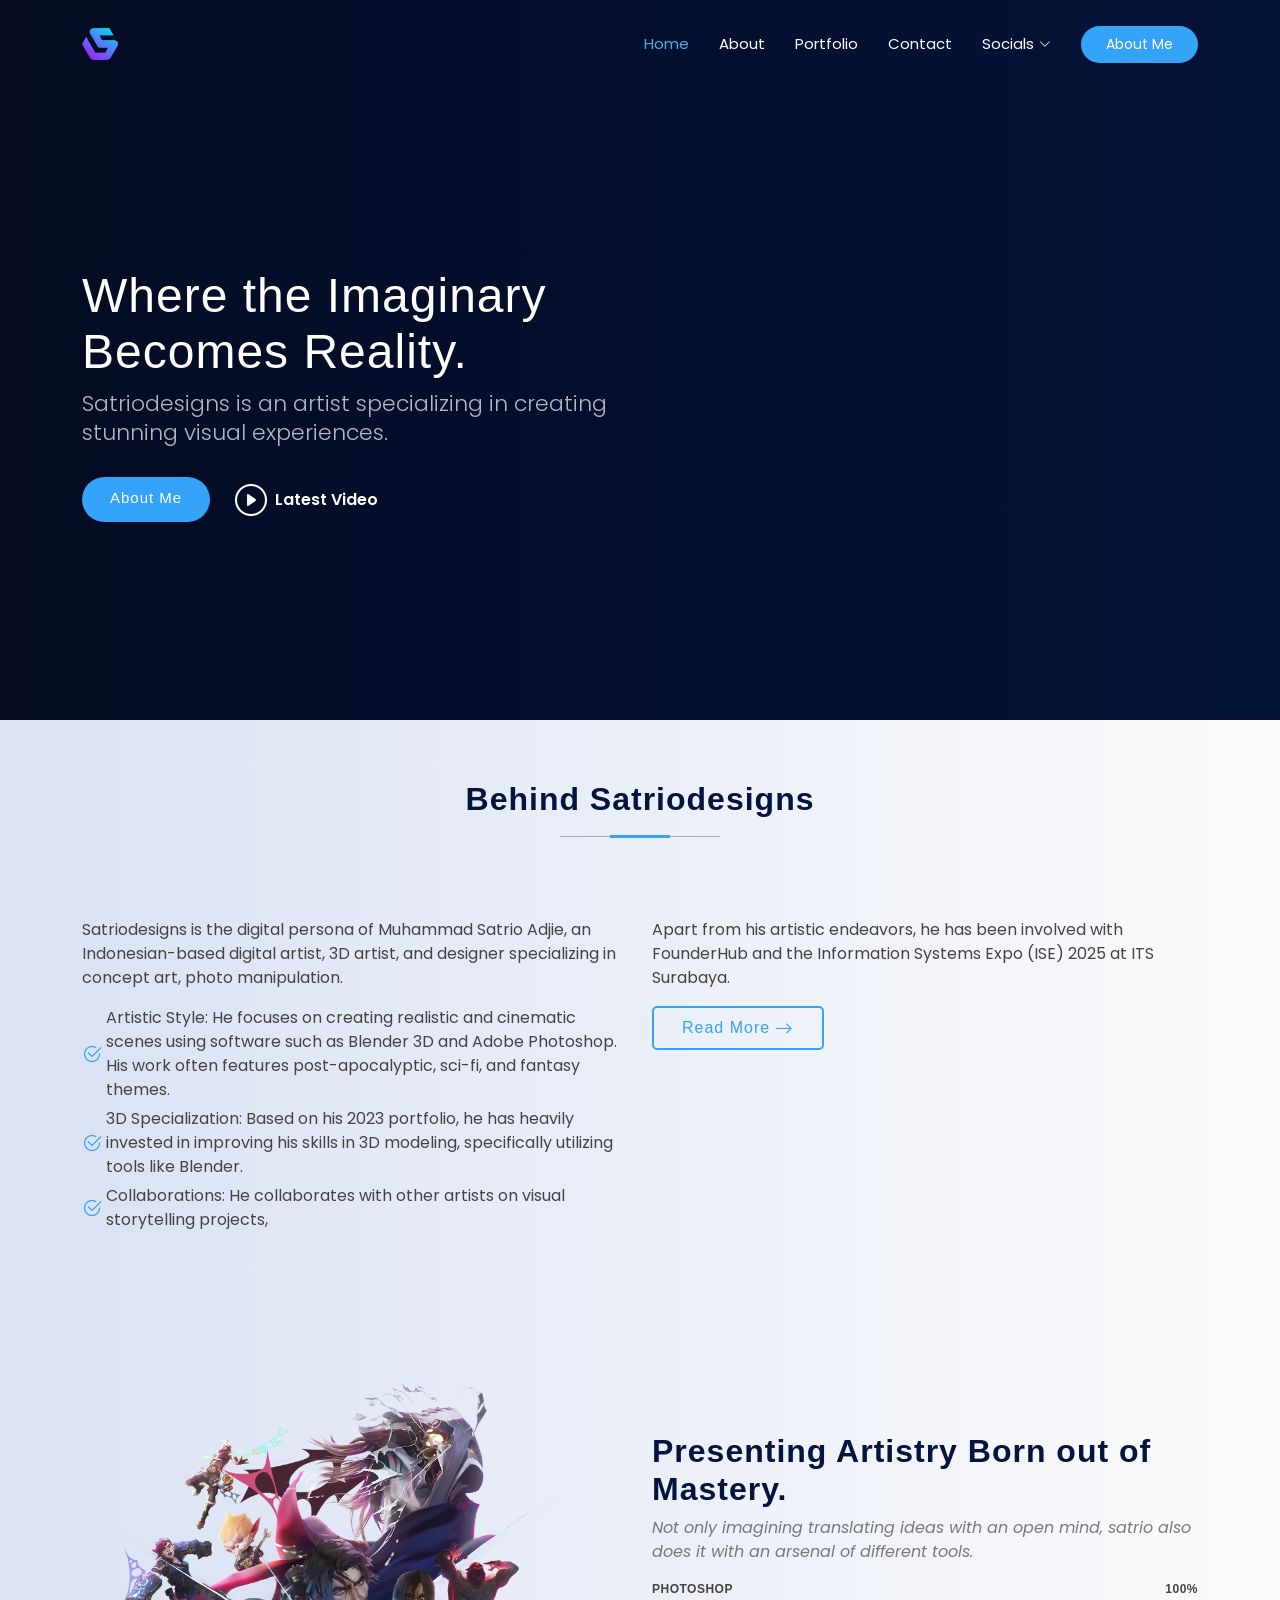
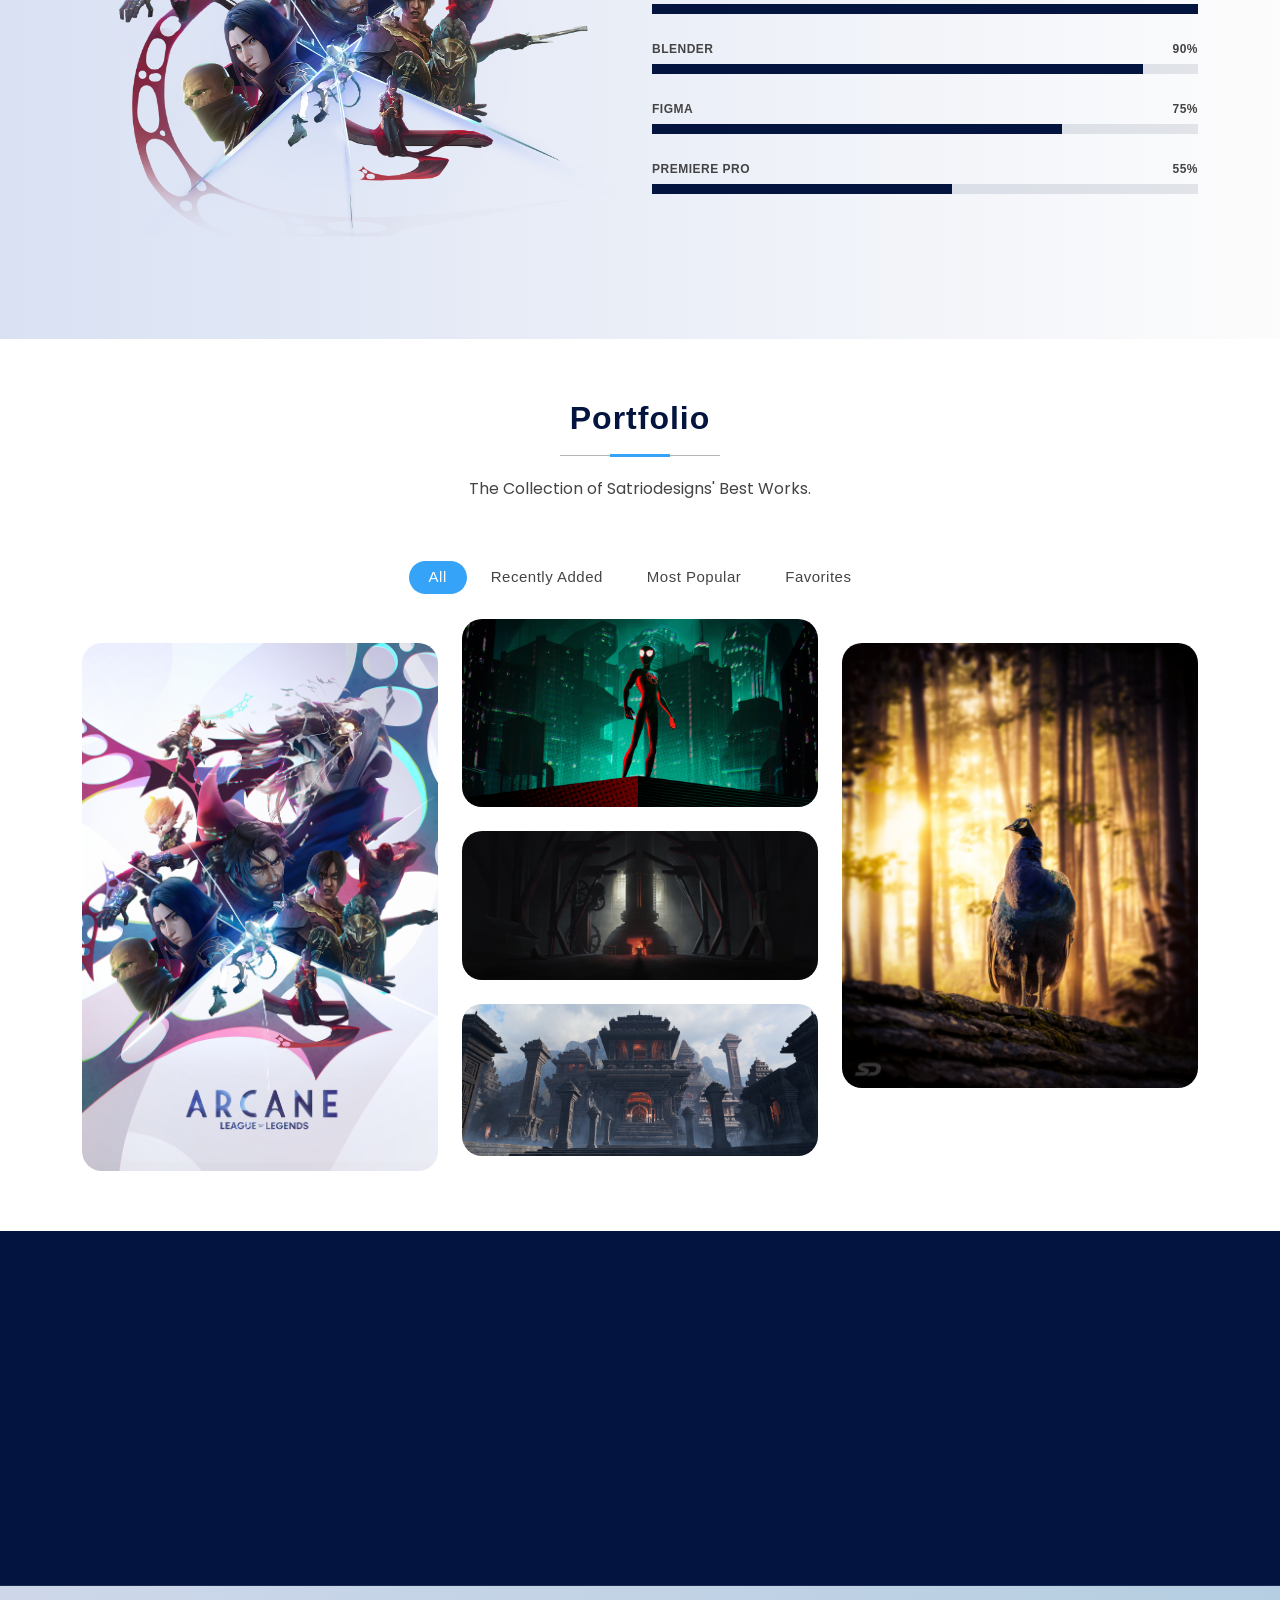
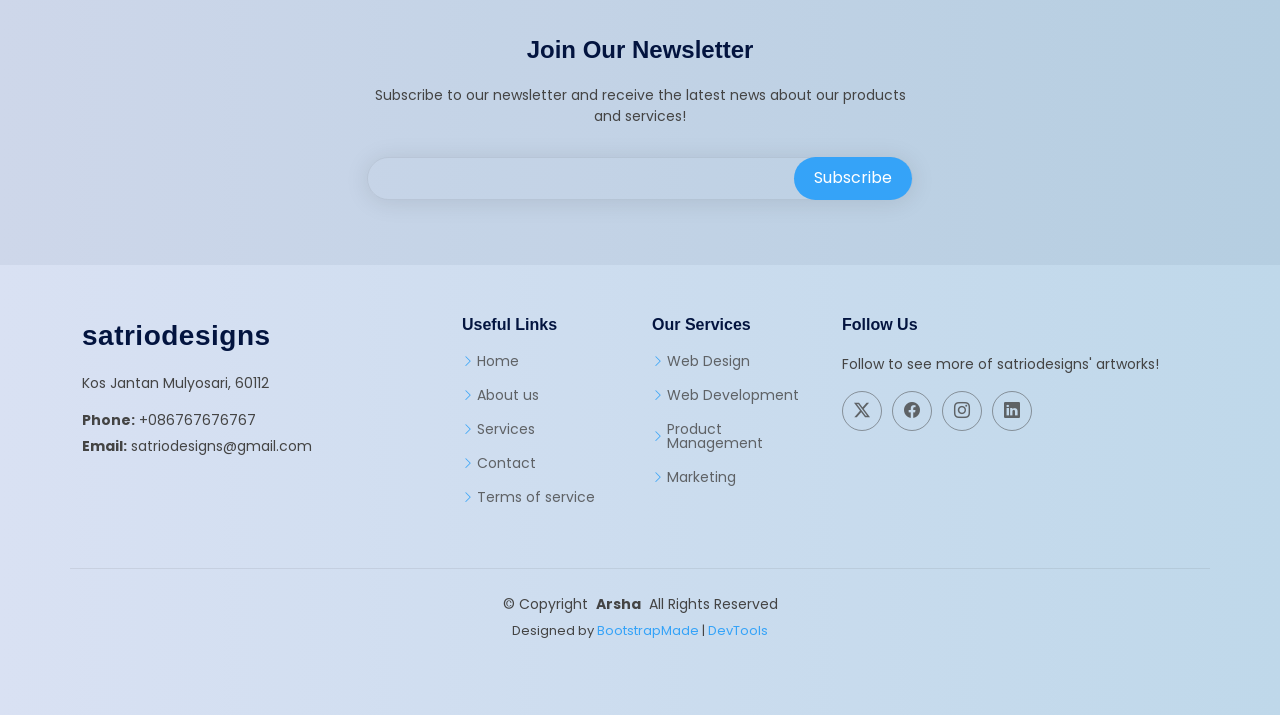
==== commit 847b5488: "ETS 2026" ====
--- a/tugas_ets.html
+++ b/tugas_ets.html
@@ -4,12 +4,12 @@
 <head>
   <meta charset="utf-8">
   <meta content="width=device-width, initial-scale=1.0" name="viewport">
-  <title>Index - Arsha Bootstrap Template</title>
+  <title>Satriodesigns</title>
   <meta name="description" content="">
   <meta name="keywords" content="">
 
   <!-- Favicons -->
-  <link href="assets/img/favicon.png" rel="icon">
+  <link href="assets/img/Icon.png" rel="icon">
   <link href="assets/img/apple-touch-icon.png" rel="apple-touch-icon">
 
   <!-- Fonts -->
@@ -77,8 +77,8 @@
     style="background-image: linear-gradient(to right,rgba(5, 10, 28, 0.8), rgba(0, 0, 0, 0.1)), url('assets/img/The\ Gateway.jpg'); background-size: cover; background-position: center;">
 
       <div class="container">
-        <div class="row gy-4">
-          <div class="col-lg-6 order-2 order-lg-1 d-flex flex-column justify-content-center" data-aos="zoom-out">
+        <div class="row gy-6">
+          <div class="col-lg-6 flex-column justify-content-center" data-aos="zoom-out">
             <h1>Where the Imaginary Becomes Reality.</h1>
             <p>Satriodesigns is an artist specializing in creating stunning visual experiences.</p>
             <div class="d-flex">
@@ -320,7 +320,7 @@
 
   </main>
 
-  <footer id="footer" class="footer" style = "background: linear-gradient(to right, #D9E1F3, #FCFCFC)">
+  <footer id="footer" class="footer" style = "background: linear-gradient(to right, #D9E1F3, #bfd8ea)">
 
     <div class="footer-newsletter">
       <div class="container">
